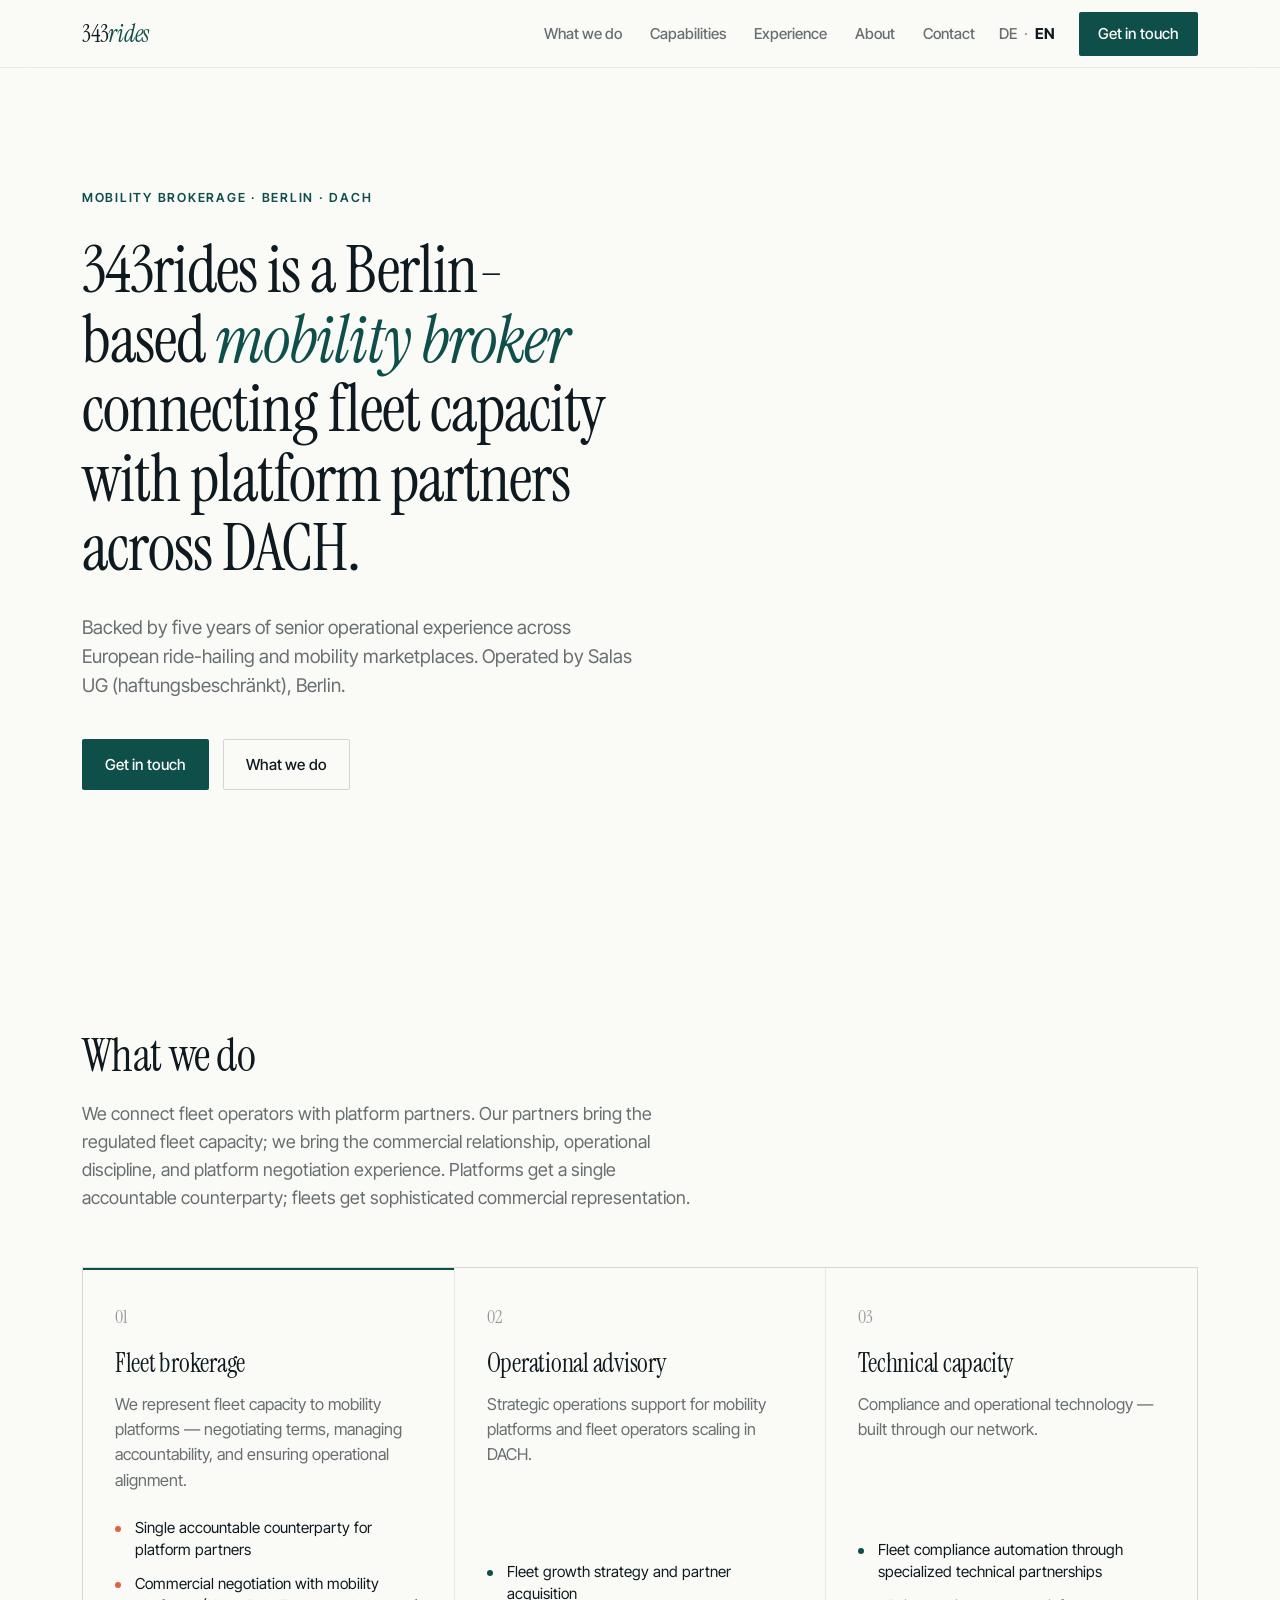
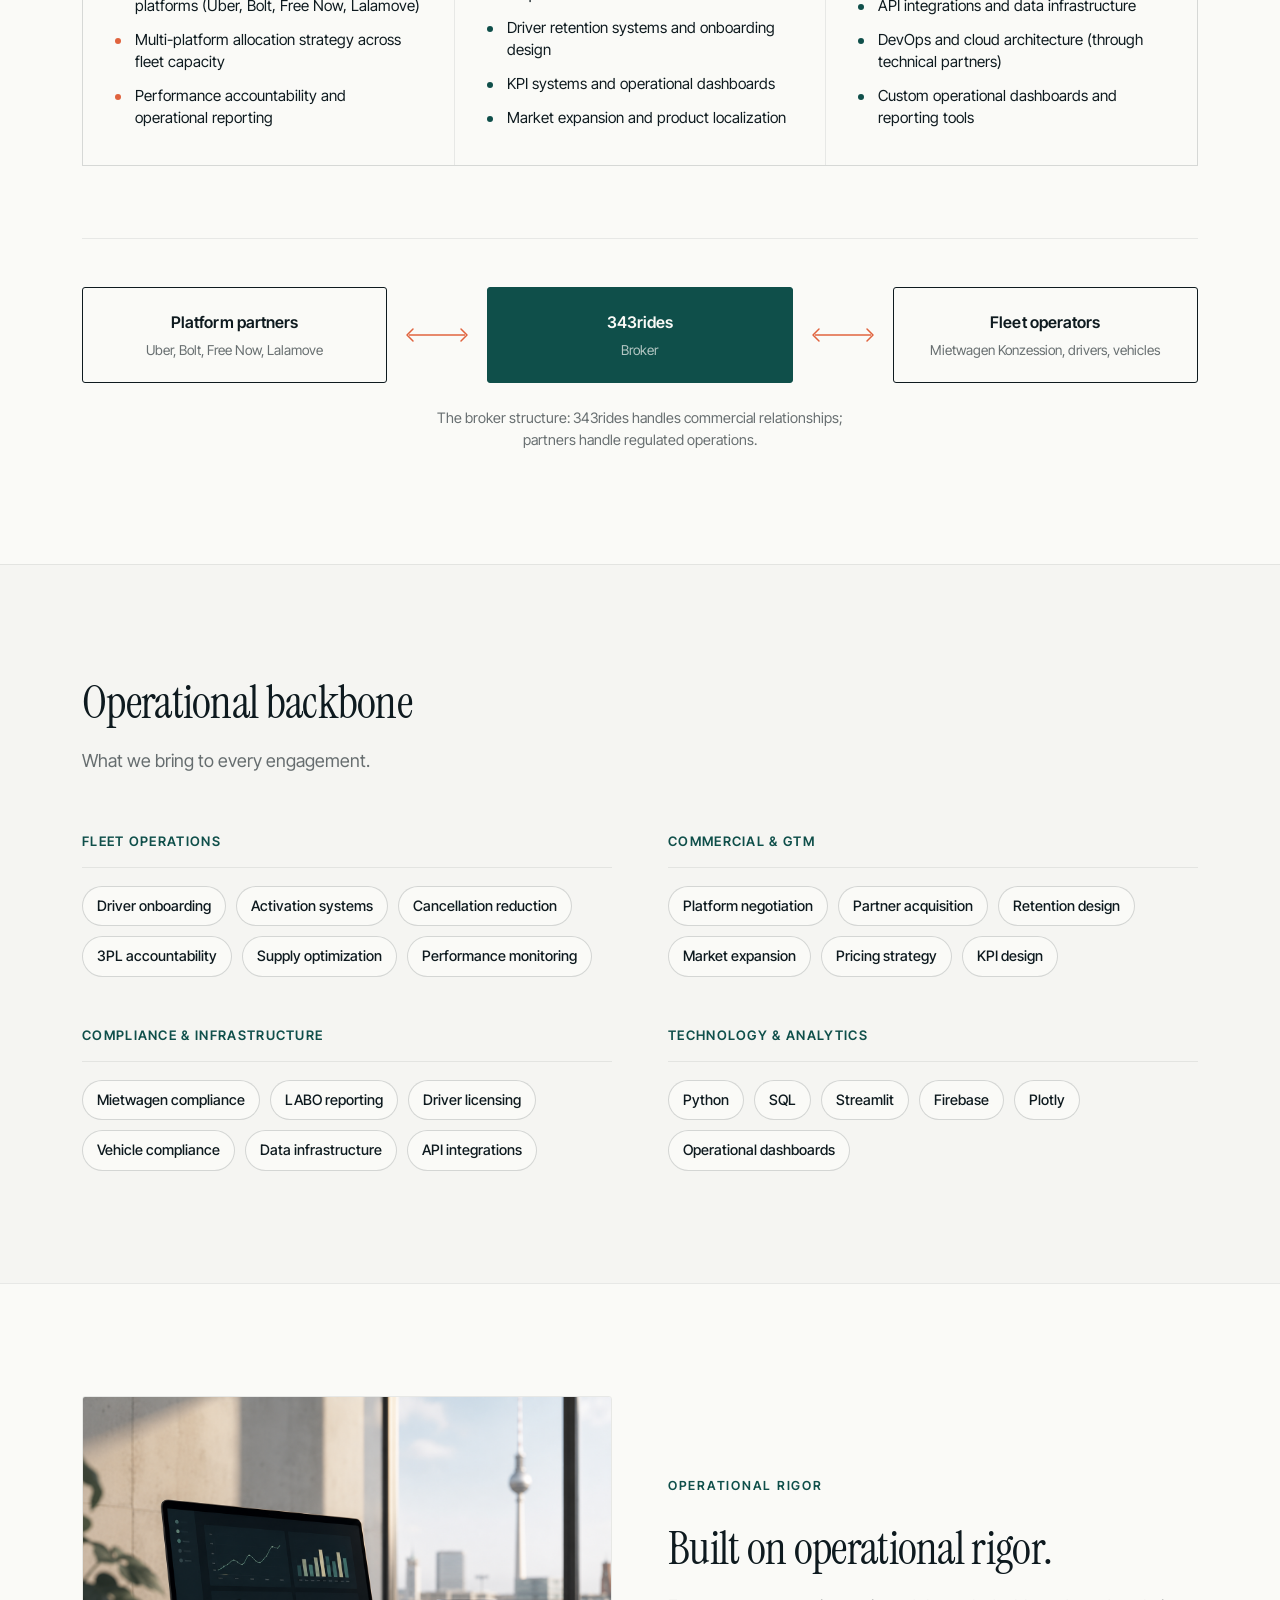
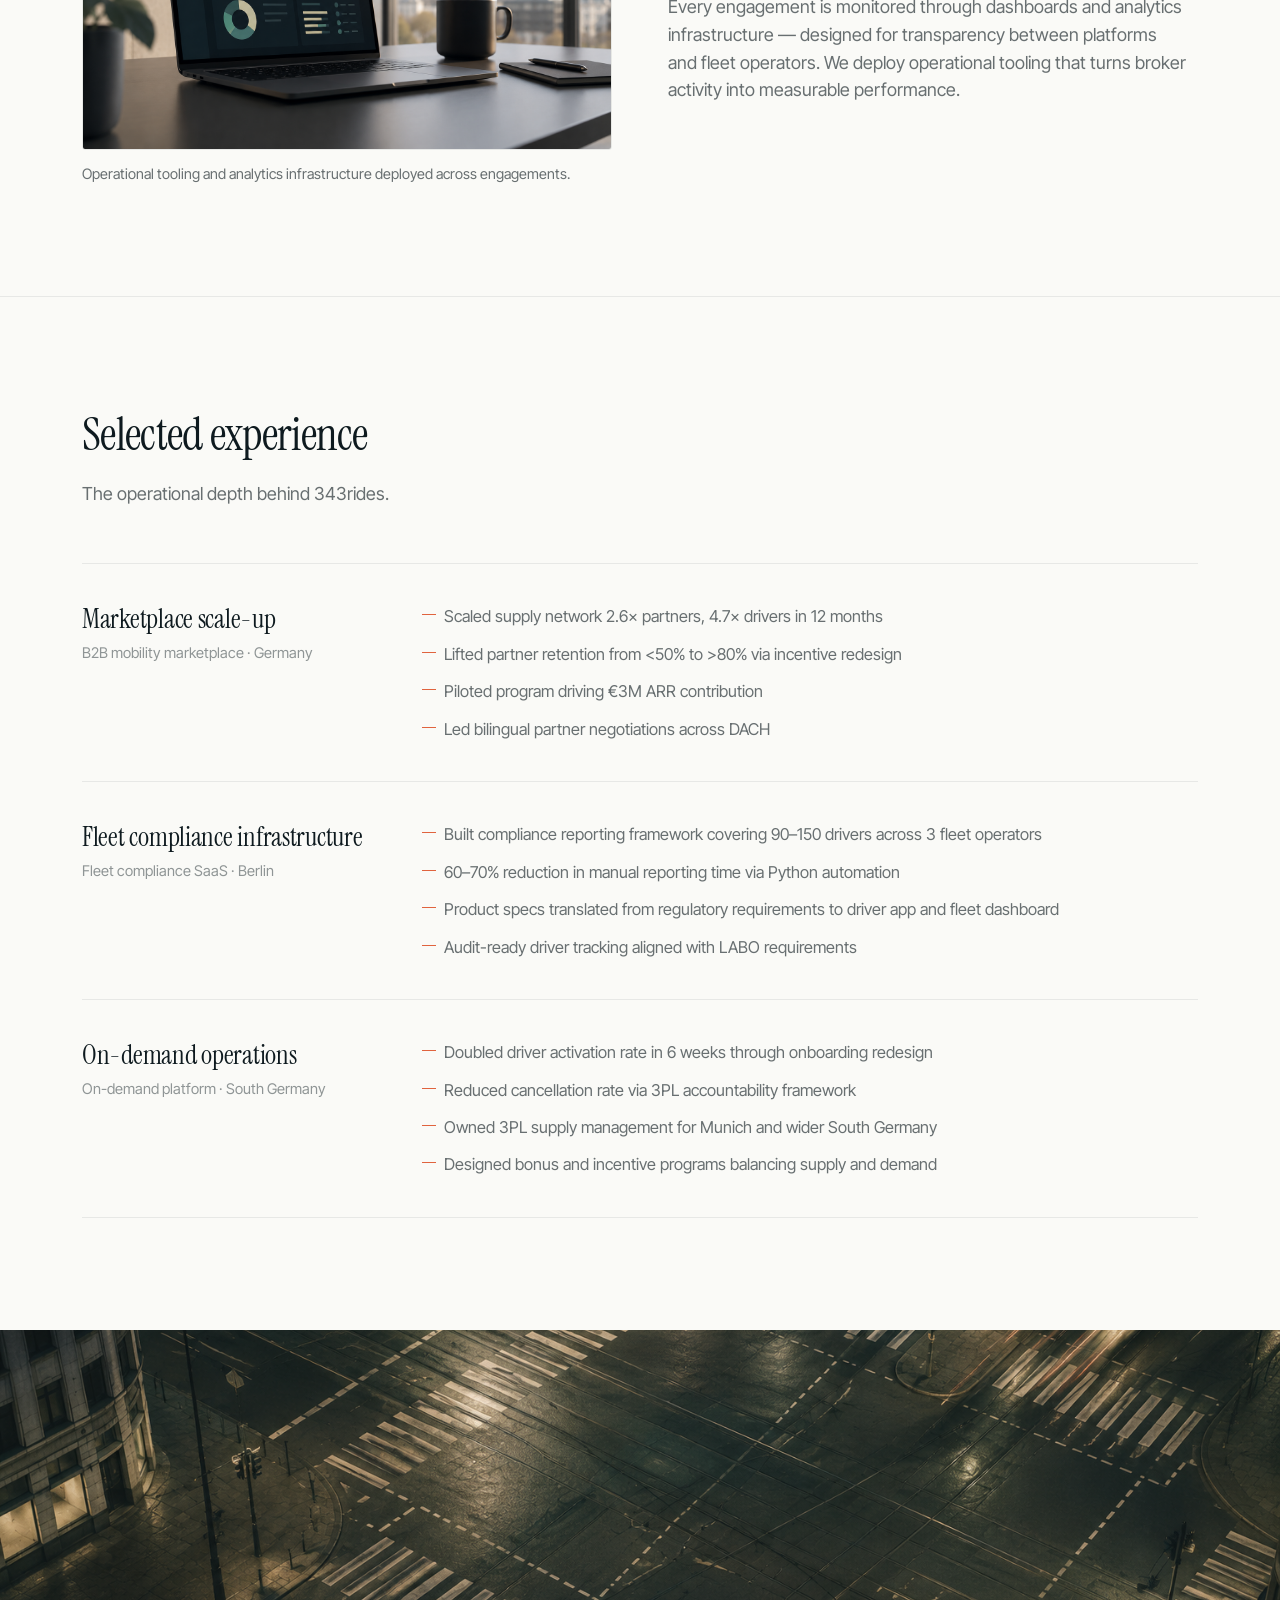
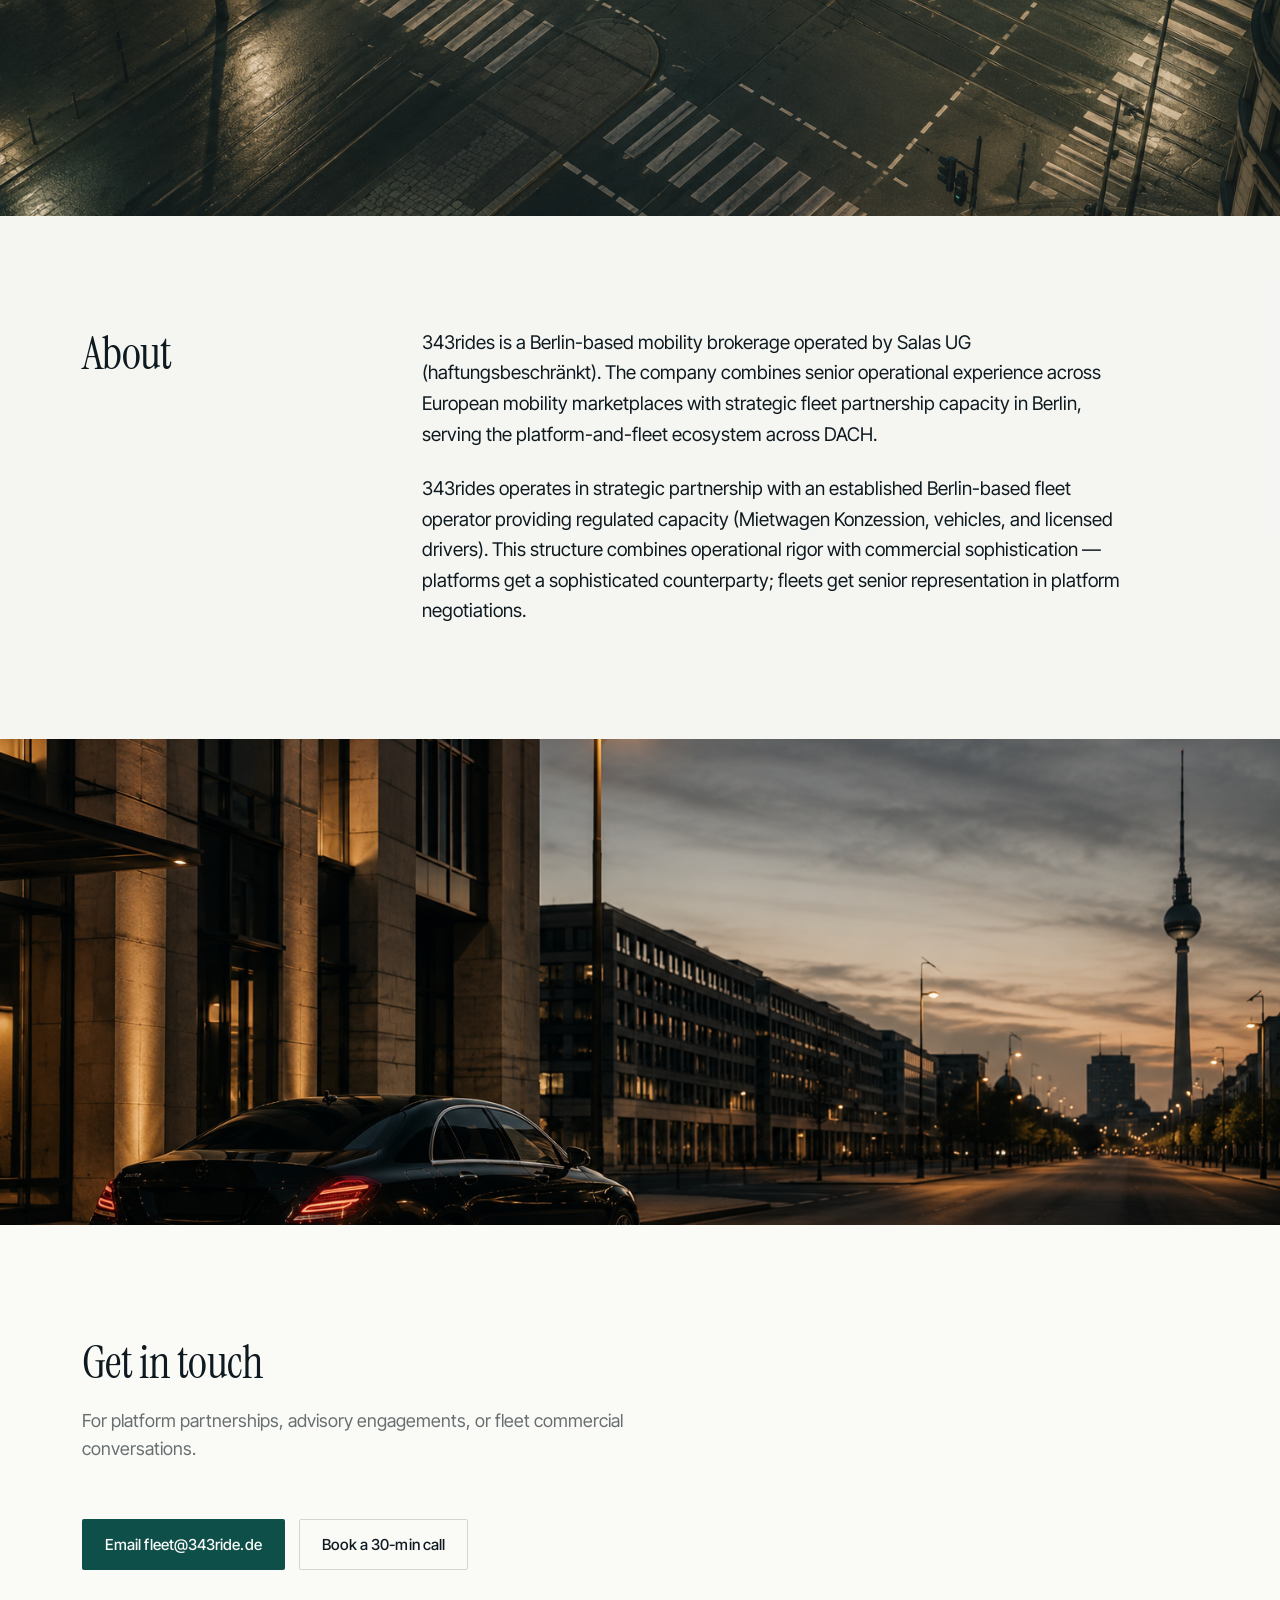
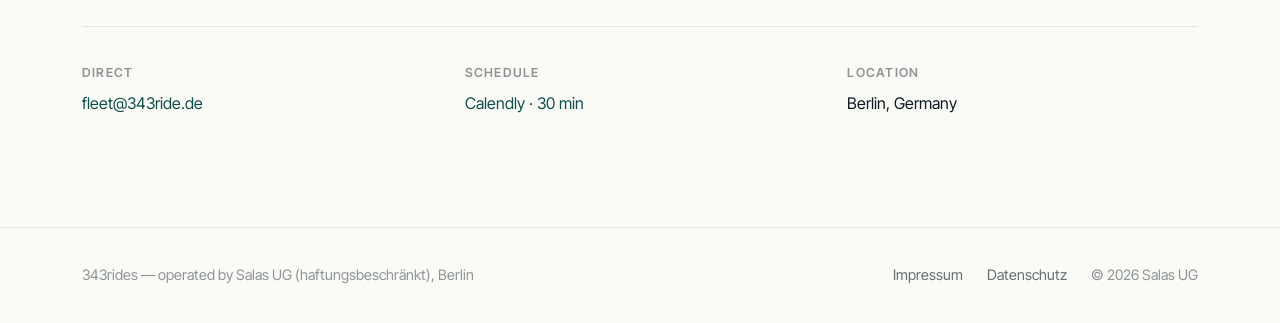
==== en/index.html @ df9c3de0 "Initial 343rides site: bilingual DE/EN, broker positioning" ====
<!DOCTYPE html>
<html lang="en">
<head>
  <meta charset="UTF-8">
  <meta name="viewport" content="width=device-width, initial-scale=1.0">
  <title>343rides — Berlin-based mobility brokerage across DACH</title>

  <meta name="description" content="343rides — Berlin-based mobility brokerage connecting fleet capacity with platform partners across DACH. Operated by Salas UG.">
  <meta name="author" content="Salas UG (haftungsbeschränkt)">
  <link rel="canonical" href="https://343ride.de/en/">

  <!-- Language alternates -->
  <link rel="alternate" hreflang="de" href="https://343ride.de/">
  <link rel="alternate" hreflang="en" href="https://343ride.de/en/">
  <link rel="alternate" hreflang="x-default" href="https://343ride.de/">

  <!-- Open Graph -->
  <meta property="og:type" content="website">
  <meta property="og:site_name" content="343rides">
  <meta property="og:title" content="343rides — Berlin-based mobility brokerage across DACH">
  <meta property="og:description" content="Berlin-based mobility brokerage connecting fleet capacity with platform partners across DACH. Operated by Salas UG.">
  <meta property="og:url" content="https://343ride.de/en/">
  <meta property="og:image" content="https://343ride.de/og-image.png">
  <meta property="og:locale" content="en_GB">
  <meta property="og:locale:alternate" content="de_DE">

  <!-- Twitter -->
  <meta name="twitter:card" content="summary_large_image">
  <meta name="twitter:title" content="343rides — Berlin-based mobility brokerage across DACH">
  <meta name="twitter:description" content="Berlin-based mobility brokerage connecting fleet capacity with platform partners across DACH. Operated by Salas UG.">
  <meta name="twitter:image" content="https://343ride.de/og-image.png">

  <meta name="theme-color" content="#FAFAF7">
  <link rel="icon" href="../favicon.svg" type="image/svg+xml">

  <!-- Fonts -->
  <link rel="preconnect" href="https://fonts.googleapis.com">
  <link rel="preconnect" href="https://fonts.gstatic.com" crossorigin>
  <link href="https://fonts.googleapis.com/css2?family=Instrument+Serif:ital@0;1&family=Inter+Tight:ital,wght@0,400;0,500;0,600;1,400&display=swap" rel="stylesheet">

  <link rel="stylesheet" href="../styles.css">
</head>
<body>
  <a class="skip-link" href="#what-we-do">Skip to content</a>

  <!-- Navigation -->
  <header class="nav" id="top">
    <div class="container nav-inner">
      <a class="wordmark" href="#top" aria-label="343rides home">343<em>rides</em></a>

      <nav class="nav-links" aria-label="Primary">
        <a href="#what-we-do">What we do</a>
        <a href="#capabilities">Capabilities</a>
        <a href="#experience">Experience</a>
        <a href="#about">About</a>
        <a href="#contact">Contact</a>
      </nav>

      <div class="lang-toggle" aria-label="Language">
        <a href="/" hreflang="de">DE</a>
        <span class="lang-sep" aria-hidden="true">·</span>
        <a href="/en/" hreflang="en" class="is-active" aria-current="page">EN</a>
      </div>

      <a class="btn btn-primary nav-cta" href="#contact">Get in touch</a>

      <button class="nav-toggle" aria-label="Open menu" aria-controls="mobile-drawer" aria-expanded="false">
        <span></span><span></span><span></span>
      </button>
    </div>
  </header>

  <!-- Mobile drawer -->
  <div class="drawer-backdrop" hidden></div>
  <aside class="drawer" id="mobile-drawer" aria-label="Mobile navigation" hidden>
    <div class="lang-toggle drawer-lang" aria-label="Language">
      <a href="/" hreflang="de">DE</a>
      <span class="lang-sep" aria-hidden="true">·</span>
      <a href="/en/" hreflang="en" class="is-active" aria-current="page">EN</a>
    </div>
    <nav class="drawer-links" aria-label="Mobile primary">
      <a href="#what-we-do">What we do</a>
      <a href="#capabilities">Capabilities</a>
      <a href="#experience">Experience</a>
      <a href="#about">About</a>
      <a href="#contact">Contact</a>
    </nav>
    <a class="btn btn-primary drawer-cta" href="#contact">Get in touch</a>
  </aside>

  <main>
    <!-- Section 1 — Hero -->
    <section class="hero">
      <div class="container">
        <p class="eyebrow reveal">Mobility brokerage · Berlin · DACH</p>
        <h1 class="hero-title reveal">
          343rides is a Berlin-based <em>mobility broker</em> connecting fleet
          capacity with platform partners across DACH.
        </h1>
        <p class="hero-sub reveal">
          Backed by five years of senior operational experience across European
          ride-hailing and mobility marketplaces. Operated by Salas UG
          (haftungsbeschränkt), Berlin.
        </p>
        <div class="hero-actions reveal">
          <a class="btn btn-primary" href="#contact">Get in touch</a>
          <a class="btn btn-ghost" href="#what-we-do">What we do</a>
        </div>
      </div>
    </section>

    <!-- Section 2 — What we do -->
    <section class="section" id="what-we-do">
      <div class="container">
        <div class="section-head">
          <h2 class="section-title reveal">What we do</h2>
          <p class="section-lede reveal">
            We connect fleet operators with platform partners. Our partners bring
            the regulated fleet capacity; we bring the commercial relationship,
            operational discipline, and platform negotiation experience. Platforms
            get a single accountable counterparty; fleets get sophisticated
            commercial representation.
          </p>
        </div>

        <div class="cards">
          <article class="card card-primary reveal" style="--reveal-delay:0ms">
            <p class="card-index">01</p>
            <h3 class="card-title">Fleet brokerage</h3>
            <p class="card-body">
              We represent fleet capacity to mobility platforms — negotiating
              terms, managing accountability, and ensuring operational alignment.
            </p>
            <ul class="card-list">
              <li>Single accountable counterparty for platform partners</li>
              <li>Commercial negotiation with mobility platforms (Uber, Bolt, Free Now, Lalamove)</li>
              <li>Multi-platform allocation strategy across fleet capacity</li>
              <li>Performance accountability and operational reporting</li>
            </ul>
          </article>

          <article class="card reveal" style="--reveal-delay:100ms">
            <p class="card-index">02</p>
            <h3 class="card-title">Operational advisory</h3>
            <p class="card-body">
              Strategic operations support for mobility platforms and fleet
              operators scaling in DACH.
            </p>
            <ul class="card-list">
              <li>Fleet growth strategy and partner acquisition</li>
              <li>Driver retention systems and onboarding design</li>
              <li>KPI systems and operational dashboards</li>
              <li>Market expansion and product localization</li>
            </ul>
          </article>

          <article class="card reveal" style="--reveal-delay:200ms">
            <p class="card-index">03</p>
            <h3 class="card-title">Technical capacity</h3>
            <p class="card-body">
              Compliance and operational technology — built through our network.
            </p>
            <ul class="card-list">
              <li>Fleet compliance automation through specialized technical partnerships</li>
              <li>API integrations and data infrastructure</li>
              <li>DevOps and cloud architecture (through technical partners)</li>
              <li>Custom operational dashboards and reporting tools</li>
            </ul>
          </article>
        </div>

        <!-- Broker model diagram -->
        <figure class="broker reveal">
          <div class="broker-flow">
            <div class="broker-node">
              <p class="broker-node-title">Platform partners</p>
              <p class="broker-node-sub">Uber, Bolt, Free Now, Lalamove</p>
            </div>

            <div class="broker-arrow" aria-hidden="true">
              <svg viewBox="0 0 64 24" width="64" height="24" focusable="false">
                <line x1="4" y1="12" x2="60" y2="12" stroke="#E0633E" stroke-width="1.5"/>
                <polyline points="8,6 2,12 8,18" fill="none" stroke="#E0633E" stroke-width="1.5" stroke-linecap="round" stroke-linejoin="round"/>
                <polyline points="56,6 62,12 56,18" fill="none" stroke="#E0633E" stroke-width="1.5" stroke-linecap="round" stroke-linejoin="round"/>
              </svg>
            </div>

            <div class="broker-node broker-node-center">
              <p class="broker-node-title">343rides</p>
              <p class="broker-node-sub">Broker</p>
            </div>

            <div class="broker-arrow" aria-hidden="true">
              <svg viewBox="0 0 64 24" width="64" height="24" focusable="false">
                <line x1="4" y1="12" x2="60" y2="12" stroke="#E0633E" stroke-width="1.5"/>
                <polyline points="8,6 2,12 8,18" fill="none" stroke="#E0633E" stroke-width="1.5" stroke-linecap="round" stroke-linejoin="round"/>
                <polyline points="56,6 62,12 56,18" fill="none" stroke="#E0633E" stroke-width="1.5" stroke-linecap="round" stroke-linejoin="round"/>
              </svg>
            </div>

            <div class="broker-node">
              <p class="broker-node-title">Fleet operators</p>
              <p class="broker-node-sub">Mietwagen Konzession, drivers, vehicles</p>
            </div>
          </div>
          <figcaption class="broker-caption">
            The broker structure: 343rides handles commercial relationships;
            partners handle regulated operations.
          </figcaption>
        </figure>
      </div>
    </section>

    <!-- Section 3 — Capabilities -->
    <section class="section section-alt" id="capabilities">
      <div class="container">
        <div class="section-head">
          <h2 class="section-title reveal">Operational backbone</h2>
          <p class="section-lede reveal">What we bring to every engagement.</p>
        </div>

        <div class="cap-grid">
          <div class="cap-group reveal">
            <h3 class="cap-label">Fleet operations</h3>
            <ul class="pills">
              <li>Driver onboarding</li>
              <li>Activation systems</li>
              <li>Cancellation reduction</li>
              <li>3PL accountability</li>
              <li>Supply optimization</li>
              <li>Performance monitoring</li>
            </ul>
          </div>

          <div class="cap-group reveal">
            <h3 class="cap-label">Commercial &amp; GTM</h3>
            <ul class="pills">
              <li>Platform negotiation</li>
              <li>Partner acquisition</li>
              <li>Retention design</li>
              <li>Market expansion</li>
              <li>Pricing strategy</li>
              <li>KPI design</li>
            </ul>
          </div>

          <div class="cap-group reveal">
            <h3 class="cap-label">Compliance &amp; infrastructure</h3>
            <ul class="pills">
              <li>Mietwagen compliance</li>
              <li>LABO reporting</li>
              <li>Driver licensing</li>
              <li>Vehicle compliance</li>
              <li>Data infrastructure</li>
              <li>API integrations</li>
            </ul>
          </div>

          <div class="cap-group reveal">
            <h3 class="cap-label">Technology &amp; analytics</h3>
            <ul class="pills">
              <li>Python</li>
              <li>SQL</li>
              <li>Streamlit</li>
              <li>Firebase</li>
              <li>Plotly</li>
              <li>Operational dashboards</li>
            </ul>
          </div>
        </div>
      </div>
    </section>

    <!-- Operational rigor -->
    <section class="section" id="rigor">
      <div class="container">
        <div class="rigor-grid">
          <figure class="rigor-media reveal">
            <img src="../img-dashboard-berlin.png" alt="Laptop displaying an operational analytics dashboard, with a Berlin skyline visible through the window behind it." loading="lazy" decoding="async" width="1600" height="1200">
            <figcaption class="rigor-caption">
              Operational tooling and analytics infrastructure deployed across
              engagements.
            </figcaption>
          </figure>
          <div class="rigor-copy">
            <p class="eyebrow reveal">Operational rigor</p>
            <h2 class="section-title reveal">Built on operational rigor.</h2>
            <p class="rigor-body reveal">
              Every engagement is monitored through dashboards and analytics
              infrastructure — designed for transparency between platforms and
              fleet operators. We deploy operational tooling that turns broker
              activity into measurable performance.
            </p>
          </div>
        </div>
      </div>
    </section>

    <!-- Section 4 — Selected experience -->
    <section class="section" id="experience">
      <div class="container">
        <div class="section-head">
          <h2 class="section-title reveal">Selected experience</h2>
          <p class="section-lede reveal">The operational depth behind 343rides.</p>
        </div>

        <div class="exp-list">
          <article class="exp reveal">
            <div class="exp-meta">
              <h3 class="exp-org">Marketplace scale-up</h3>
              <p class="exp-context">B2B mobility marketplace · Germany</p>
            </div>
            <ul class="exp-points">
              <li>Scaled supply network 2.6× partners, 4.7× drivers in 12 months</li>
              <li>Lifted partner retention from &lt;50% to &gt;80% via incentive redesign</li>
              <li>Piloted program driving €3M ARR contribution</li>
              <li>Led bilingual partner negotiations across DACH</li>
            </ul>
          </article>

          <article class="exp reveal">
            <div class="exp-meta">
              <h3 class="exp-org">Fleet compliance infrastructure</h3>
              <p class="exp-context">Fleet compliance SaaS · Berlin</p>
            </div>
            <ul class="exp-points">
              <li>Built compliance reporting framework covering 90–150 drivers across 3 fleet operators</li>
              <li>60–70% reduction in manual reporting time via Python automation</li>
              <li>Product specs translated from regulatory requirements to driver app and fleet dashboard</li>
              <li>Audit-ready driver tracking aligned with LABO requirements</li>
            </ul>
          </article>

          <article class="exp reveal">
            <div class="exp-meta">
              <h3 class="exp-org">On-demand operations</h3>
              <p class="exp-context">On-demand platform · South Germany</p>
            </div>
            <ul class="exp-points">
              <li>Doubled driver activation rate in 6 weeks through onboarding redesign</li>
              <li>Reduced cancellation rate via 3PL accountability framework</li>
              <li>Owned 3PL supply management for Munich and wider South Germany</li>
              <li>Designed bonus and incentive programs balancing supply and demand</li>
            </ul>
          </article>
        </div>
      </div>
    </section>

    <!-- Full-width editorial image break -->
    <figure class="img-break reveal">
      <img src="../img-berlin-intersection.png" alt="Aerial view of a busy urban intersection in Berlin at night." loading="lazy" decoding="async" width="2400" height="1350">
    </figure>

    <!-- Section 5 — About -->
    <section class="section section-alt" id="about">
      <div class="container">
        <div class="about-grid">
          <h2 class="section-title reveal">About</h2>
          <div class="about-copy">
            <p class="reveal">
              343rides is a Berlin-based mobility brokerage operated by Salas UG
              (haftungsbeschränkt). The company combines senior operational
              experience across European mobility marketplaces with strategic fleet
              partnership capacity in Berlin, serving the platform-and-fleet
              ecosystem across DACH.
            </p>
            <p class="reveal">
              343rides operates in strategic partnership with an established
              Berlin-based fleet operator providing regulated capacity (Mietwagen
              Konzession, vehicles, and licensed drivers). This structure combines
              operational rigor with commercial sophistication — platforms get a
              sophisticated counterparty; fleets get senior representation in
              platform negotiations.
            </p>
          </div>
        </div>
      </div>
    </section>

    <!-- Full-width editorial image break -->
    <figure class="img-break reveal">
      <img src="../img-berlin-sedan.png" alt="A black sedan on a Berlin street with the Fernsehturm television tower in the background." loading="lazy" decoding="async" width="2400" height="1350">
    </figure>

    <!-- Section 6 — Contact -->
    <section class="section" id="contact">
      <div class="container">
        <div class="section-head">
          <h2 class="section-title reveal">Get in touch</h2>
          <p class="section-lede reveal">
            For platform partnerships, advisory engagements, or fleet commercial
            conversations.
          </p>
        </div>

        <div class="contact-actions reveal">
          <a class="btn btn-primary" href="mailto:fleet@343ride.de?subject=Inquiry%20from%20343ride.de">Email fleet@343ride.de</a>
          <a class="btn btn-ghost" href="https://calendly.com/aguilarjorge-fhpf/30min" target="_blank" rel="noopener">Book a 30-min call</a>
        </div>

        <dl class="contact-grid reveal">
          <div class="contact-item">
            <dt>Direct</dt>
            <dd><a href="mailto:fleet@343ride.de?subject=Inquiry%20from%20343ride.de">fleet@343ride.de</a></dd>
          </div>
          <div class="contact-item">
            <dt>Schedule</dt>
            <dd><a href="https://calendly.com/aguilarjorge-fhpf/30min" target="_blank" rel="noopener">Calendly · 30 min</a></dd>
          </div>
          <div class="contact-item">
            <dt>Location</dt>
            <dd>Berlin, Germany</dd>
          </div>
        </dl>
      </div>
    </section>
  </main>

  <!-- Footer -->
  <footer class="footer">
    <div class="container footer-inner">
      <p class="footer-left">343rides — operated by Salas UG (haftungsbeschränkt), Berlin</p>
      <nav class="footer-links" aria-label="Legal">
        <a href="../impressum.html">Impressum</a>
        <a href="../datenschutz.html">Datenschutz</a>
        <span>© 2026 Salas UG</span>
      </nav>
    </div>
  </footer>

  <script src="../main.js"></script>
</body>
</html>
---- styles.css ----
/* ============================================================
   343rides — styles
   Tokens, layout, components, responsive (breakpoint 720px)
   ============================================================ */

:root{
  --bg:#FAFAF7;
  --ink:#0E1A1F;
  --teal:#0F4F4A;
  --teal-deep:#0c413d;
  --coral:#E0633E;
  --rule:rgba(14,26,31,.08);
  --rule-strong:rgba(14,26,31,.16);
  --ink-soft:rgba(14,26,31,.62);
  --ink-faint:rgba(14,26,31,.45);
  --maxw:1180px;
  --nav-h:68px;
}

/* ---------- Reset ---------- */
*,*::before,*::after{box-sizing:border-box;}
html{
  scroll-behavior:smooth;
  -webkit-text-size-adjust:100%;
}
/* Anchor targets clear the sticky nav (nav height + breathing room) */
.section[id],
.hero{scroll-margin-top:calc(var(--nav-h) + 20px);}
body{
  margin:0;
  background:var(--bg);
  color:var(--ink);
  font-family:"Inter Tight",system-ui,-apple-system,Segoe UI,Roboto,sans-serif;
  font-size:18px;
  line-height:1.55;
  -webkit-font-smoothing:antialiased;
  text-rendering:optimizeLegibility;
}
h1,h2,h3,p,ul,dl,dd{margin:0;}
ul{list-style:none; padding:0;}
a{color:inherit;}
img{max-width:100%; display:block;}

/* ---------- Layout ---------- */
.container{
  width:100%;
  max-width:var(--maxw);
  margin:0 auto;
  padding:0 32px;
}
.section{padding:112px 0;}
.section-alt{background:rgba(14,26,31,.018);}
.section + .section{border-top:1px solid var(--rule);}

.section-head{max-width:760px; margin-bottom:56px;}
.section-title{
  font-family:"Instrument Serif",serif;
  font-weight:400;
  font-size:clamp(2rem,4vw,2.9rem);
  line-height:1.08;
  letter-spacing:-.015em;
}
.section-lede{
  margin-top:20px;
  font-size:1.12rem;
  color:var(--ink-soft);
  max-width:62ch;
}

/* ---------- Accessibility ---------- */
.skip-link{
  position:absolute; left:-9999px; top:0;
  background:var(--ink); color:var(--bg);
  padding:10px 16px; z-index:200; border-radius:2px;
}
.skip-link:focus{left:12px; top:12px;}

:focus-visible{outline:2px solid var(--teal); outline-offset:3px;}

/* ---------- Buttons ---------- */
.btn{
  display:inline-flex; align-items:center; justify-content:center;
  padding:13px 22px;
  min-height:46px;
  border-radius:2px;
  font-size:.95rem; font-weight:500; letter-spacing:.005em;
  text-decoration:none;
  border:1px solid transparent;
  transition:background .2s ease, border-color .2s ease, color .2s ease;
  cursor:pointer;
}
.btn-primary{background:var(--teal); color:#FAFAF7;}
.btn-primary:hover{background:var(--teal-deep);}
.btn-ghost{color:var(--ink); border-color:var(--rule-strong); background:transparent;}
.btn-ghost:hover{border-color:var(--ink);}

/* ---------- Navigation ---------- */
.nav{
  position:sticky; top:0; z-index:100;
  height:var(--nav-h);
  background:rgba(250,250,247,.82);
  backdrop-filter:saturate(180%) blur(12px);
  -webkit-backdrop-filter:saturate(180%) blur(12px);
  border-bottom:1px solid var(--rule);
}
.nav-inner{
  height:var(--nav-h);
  display:flex; align-items:center; gap:24px;
}
.wordmark{
  font-family:"Instrument Serif",serif;
  font-size:1.5rem; letter-spacing:-.01em;
  text-decoration:none; color:var(--ink);
  margin-right:auto;
}
.wordmark em{font-style:italic; color:var(--teal);}

.nav-links{display:flex; gap:28px;}
.nav-links a{
  text-decoration:none; color:var(--ink-soft);
  font-size:.94rem; font-weight:500;
  transition:color .2s ease;
}
.nav-links a:hover{color:var(--ink);}
.nav-cta{padding:9px 18px; min-height:0;}

/* Language toggle */
.lang-toggle{
  display:flex; align-items:center; gap:7px;
  font-size:.94rem; font-weight:500;
}
.lang-toggle a{
  text-decoration:none; color:var(--ink-soft);
  transition:color .2s ease;
}
.lang-toggle a:hover{color:var(--ink);}
.lang-toggle a.is-active{color:var(--ink); font-weight:700;}
.lang-sep{color:var(--ink-faint);}

.nav-toggle{
  display:none;
  flex-direction:column; justify-content:center; gap:5px;
  width:44px; height:44px;
  background:none; border:none; cursor:pointer;
  padding:0;
}
.nav-toggle span{
  display:block; width:22px; height:1.5px;
  background:var(--ink); margin:0 auto;
  transition:transform .25s ease, opacity .25s ease;
}
.nav-toggle[aria-expanded="true"] span:nth-child(1){transform:translateY(6.5px) rotate(45deg);}
.nav-toggle[aria-expanded="true"] span:nth-child(2){opacity:0;}
.nav-toggle[aria-expanded="true"] span:nth-child(3){transform:translateY(-6.5px) rotate(-45deg);}

/* ---------- Mobile drawer ---------- */
.drawer-backdrop{
  position:fixed; inset:0; z-index:90;
  background:rgba(14,26,31,.32);
  opacity:0; transition:opacity .3s ease;
}
.drawer-backdrop.open{opacity:1;}
.drawer{
  position:fixed; top:0; right:0; z-index:95;
  height:100dvh; width:min(82vw,320px);
  background:var(--bg);
  border-left:1px solid var(--rule);
  padding:calc(var(--nav-h) + 24px) 28px 28px;
  display:flex; flex-direction:column; gap:8px;
  transform:translateX(100%);
  transition:transform .3s ease;
}
.drawer.open{transform:translateX(0);}
.drawer-lang{
  font-size:1.1rem;
  padding:4px 0 16px;
  margin-bottom:8px;
  border-bottom:1px solid var(--rule);
}
.drawer-links{display:flex; flex-direction:column;}
.drawer-links a{
  text-decoration:none; color:var(--ink);
  font-size:1.15rem; font-weight:500;
  padding:14px 0;
  border-bottom:1px solid var(--rule);
}
.drawer-cta{margin-top:auto; width:100%;}

/* ---------- Hero ---------- */
.hero{padding:120px 0 128px;}
.eyebrow{
  font-size:.78rem; letter-spacing:.14em; text-transform:uppercase;
  color:var(--teal); font-weight:600; margin-bottom:28px;
}
.hero-title{
  font-family:"Instrument Serif",serif;
  font-weight:400;
  font-size:clamp(2.4rem,5.4vw,4.1rem);
  line-height:1.06;
  letter-spacing:-.015em;
  max-width:18ch;
  margin-bottom:30px;
}
.hero-title em{font-style:italic; color:var(--teal);}
.hero-sub{
  font-size:1.18rem; color:var(--ink-soft);
  max-width:50ch; margin-bottom:38px;
}
.hero-actions{display:flex; gap:14px; flex-wrap:wrap;}

/* ---------- What we do — cards ---------- */
.cards{
  display:grid;
  grid-template-columns:repeat(3,1fr);
  gap:1px;
  background:var(--rule);
  border:1px solid var(--rule);
}
.card{
  background:var(--bg);
  padding:36px 32px;
  display:flex; flex-direction:column;
}
.card-primary{position:relative;}
.card-primary::before{
  content:""; position:absolute; top:0; left:0; right:0; height:2px;
  background:var(--teal);
}
.card-index{
  font-family:"Instrument Serif",serif;
  font-size:1.1rem; color:var(--ink-faint);
  margin-bottom:18px;
}
.card-title{
  font-family:"Instrument Serif",serif;
  font-weight:400; font-size:1.6rem; line-height:1.1;
  letter-spacing:-.01em; margin-bottom:14px;
}
.card-body{
  font-size:1.02rem; color:var(--ink-soft);
  margin-bottom:24px;
}
.card-list{display:flex; flex-direction:column; gap:12px; margin-top:auto;}
.card-list li{
  position:relative; padding-left:20px;
  font-size:.95rem; line-height:1.45;
}
.card-list li::before{
  content:""; position:absolute; left:0; top:9px;
  width:6px; height:6px; border-radius:50%;
  background:var(--teal);
}
.card-primary .card-list li::before{background:var(--coral);}

/* ---------- Capabilities ---------- */
.cap-grid{
  display:grid;
  grid-template-columns:repeat(2,1fr);
  gap:48px 56px;
}
.cap-label{
  font-size:.82rem; letter-spacing:.1em; text-transform:uppercase;
  font-weight:600; color:var(--teal);
  padding-bottom:16px; margin-bottom:18px;
  border-bottom:1px solid var(--rule);
}
.pills{display:flex; flex-wrap:wrap; gap:10px;}
.pills li{
  font-size:.9rem; font-weight:500;
  padding:8px 14px;
  background:var(--bg);
  border:1px solid var(--rule-strong);
  border-radius:100px;
  color:var(--ink);
}

/* ---------- Operational rigor ---------- */
.rigor-grid{
  display:grid;
  grid-template-columns:1fr 1fr;
  gap:56px;
  align-items:center;
}
.rigor-media{margin:0;}
.rigor-media img{
  width:100%; height:auto;
  border-radius:3px;
  border:1px solid var(--rule);
  object-fit:cover;
}
.rigor-caption{
  margin-top:14px;
  font-size:.9rem; color:var(--ink-soft); line-height:1.45;
}
.rigor-copy .section-title{margin-bottom:20px;}
.rigor-body{
  font-size:1.12rem; color:var(--ink-soft);
  max-width:52ch;
}

/* ---------- Experience ---------- */
.exp-list{display:flex; flex-direction:column;}
.exp{
  display:grid;
  grid-template-columns:minmax(0,300px) 1fr;
  gap:40px;
  padding:40px 0;
  border-top:1px solid var(--rule);
}
.exp:last-of-type{border-bottom:1px solid var(--rule);}
.exp-org{
  font-family:"Instrument Serif",serif;
  font-weight:400; font-size:1.7rem; line-height:1.1;
  letter-spacing:-.01em; margin-bottom:8px;
}
.exp-role{font-size:.92rem; font-weight:500; color:var(--ink); margin-bottom:4px;}
.exp-context{font-size:.92rem; color:var(--ink-faint);}
.exp-points{display:flex; flex-direction:column; gap:13px;}
.exp-points li{
  position:relative; padding-left:22px;
  font-size:1.02rem; color:var(--ink-soft); line-height:1.5;
}
.exp-points li::before{
  content:""; position:absolute; left:0; top:10px;
  width:14px; height:1px; background:var(--coral);
}
.exp-link{
  margin-top:32px; font-size:.98rem; color:var(--ink-soft);
}
.exp-link a{color:var(--teal); text-decoration:none; font-weight:500;}
.exp-link a:hover{text-decoration:underline;}

/* ---------- About ---------- */
.about-grid{
  display:grid;
  grid-template-columns:minmax(0,300px) 1fr;
  gap:40px;
}
.about-copy{display:flex; flex-direction:column; gap:24px;}
.about-copy p{
  font-size:1.18rem; line-height:1.62; color:var(--ink);
  max-width:64ch;
}

/* ---------- Contact ---------- */
.contact-actions{
  display:flex; gap:14px; flex-wrap:wrap;
  margin-bottom:56px;
}
.contact-grid{
  display:grid;
  grid-template-columns:repeat(3,1fr);
  gap:32px;
  padding-top:36px;
  border-top:1px solid var(--rule);
}
.contact-item dt{
  font-size:.78rem; letter-spacing:.1em; text-transform:uppercase;
  color:var(--ink-faint); font-weight:600; margin-bottom:8px;
}
.contact-item dd{font-size:1rem;}
.contact-item a{color:var(--teal); text-decoration:none;}
.contact-item a:hover{text-decoration:underline;}

/* ---------- Footer ---------- */
.footer{
  border-top:1px solid var(--rule);
  padding:36px 0;
}
.footer-inner{
  display:flex; align-items:center; justify-content:space-between;
  gap:20px; flex-wrap:wrap;
}
.footer-left{font-size:.9rem; color:var(--ink-faint);}
.footer-links{display:flex; gap:24px; align-items:center;}
.footer-links a{
  font-size:.9rem; color:var(--ink-soft); text-decoration:none;
}
.footer-links a:hover{color:var(--ink); text-decoration:underline;}
.footer-links span{font-size:.9rem; color:var(--ink-faint);}

/* ---------- Broker model diagram ---------- */
.broker{
  margin:72px 0 0;
  padding-top:48px;
  border-top:1px solid var(--rule);
}
.broker-flow{
  display:flex; align-items:stretch; justify-content:center;
  gap:18px;
}
.broker-node{
  flex:1 1 0; max-width:320px;
  display:flex; flex-direction:column; justify-content:center;
  text-align:center;
  padding:22px 20px;
  border:1px solid var(--ink);
  border-radius:3px;
  background:var(--bg);
}
.broker-node-center{
  background:var(--teal);
  border-color:var(--teal);
}
.broker-node-title{
  font-weight:600; font-size:1rem; letter-spacing:.005em;
  margin-bottom:6px;
}
.broker-node-sub{font-size:.85rem; color:var(--ink-soft); line-height:1.4;}
.broker-node-center .broker-node-title{color:#FAFAF7;}
.broker-node-center .broker-node-sub{color:rgba(250,250,247,.7);}
.broker-arrow{
  flex:0 0 auto;
  display:flex; align-items:center; justify-content:center;
}
.broker-arrow svg{display:block;}
.broker-caption{
  margin-top:24px; text-align:center;
  font-size:.9rem; color:var(--ink-soft);
  max-width:56ch; margin-left:auto; margin-right:auto;
}

/* ---------- Full-width editorial image break ---------- */
.img-break{
  margin:0;
  width:100%;
  height:54vh;
  overflow:hidden;
}
.img-break img{
  width:100%; height:100%;
  object-fit:cover;
  display:block;
}

/* ---------- Scroll reveal ---------- */
.reveal{
  opacity:0; transform:translateY(16px);
  transition:opacity .6s ease-out, transform .6s ease-out;
  transition-delay:var(--reveal-delay, 0ms);
}
.reveal.in{opacity:1; transform:none;}

/* ---------- Legal pages ---------- */
.legal{padding:64px 0 96px; max-width:760px;}
.legal h1{
  font-family:"Instrument Serif",serif; font-weight:400;
  font-size:clamp(2rem,4vw,2.8rem); letter-spacing:-.015em;
  margin-bottom:12px;
}
.legal h2{
  font-family:"Inter Tight",sans-serif; font-weight:600;
  font-size:1.25rem; margin:44px 0 14px;
  padding-top:24px; border-top:1px solid var(--rule);
}
.legal h2:first-of-type{border-top:none; padding-top:0;}
.legal h3{
  font-family:"Inter Tight",sans-serif; font-weight:600;
  font-size:1.02rem; margin:24px 0 8px;
}
.legal p{color:var(--ink-soft); margin-bottom:14px;}
.legal address{font-style:normal; color:var(--ink-soft); margin-bottom:14px; line-height:1.5;}
.legal ul{display:flex; flex-direction:column; gap:8px; margin-bottom:14px; padding-left:20px;}
.legal ul li{list-style:disc; color:var(--ink-soft);}
.legal a{color:var(--teal); word-break:break-word;}
.legal .back{
  display:inline-block; margin-bottom:32px;
  font-size:.94rem; color:var(--teal); text-decoration:none; font-weight:500;
}
.legal-flag{
  background:rgba(224,99,62,.08);
  border:1px solid rgba(224,99,62,.32);
  border-radius:3px;
  padding:16px 18px; margin-bottom:32px;
  font-size:.94rem; color:var(--ink);
}
.legal-flag strong{color:var(--coral);}

/* ============================================================
   Responsive — breakpoint 720px
   ============================================================ */
@media (max-width:720px){
  body{font-size:16px;}
  .container{padding:0 22px;}
  .section{padding:64px 0;}
  .section-head{margin-bottom:40px;}

  .nav-links,.nav-cta,.nav .lang-toggle{display:none;}
  .nav-toggle{display:flex;}

  .hero{padding:72px 0 64px;}
  .eyebrow{margin-bottom:22px;}
  .hero-title{margin-bottom:24px;}
  .hero-sub{font-size:1.08rem; margin-bottom:30px;}
  .hero-actions .btn{flex:1 1 auto;}

  .cards{grid-template-columns:1fr;}

  .cap-grid{grid-template-columns:1fr; gap:36px;}

  .rigor-grid{grid-template-columns:1fr; gap:28px;}

  /* Broker diagram stacks vertically; arrows rotate to point down */
  .broker{margin-top:48px; padding-top:36px;}
  .broker-flow{flex-direction:column; align-items:stretch; gap:14px;}
  .broker-node{max-width:none;}
  .broker-arrow svg{transform:rotate(90deg);}

  .img-break{height:34vh;}
  .exp{grid-template-columns:1fr; gap:18px; padding:32px 0;}
  .about-grid{grid-template-columns:1fr; gap:20px;}
  .about-copy p{font-size:1.08rem;}
  .contact-actions{flex-direction:column;}
  .contact-actions .btn{width:100%;}
  .contact-grid{grid-template-columns:1fr; gap:24px;}

  .footer-inner{flex-direction:column; align-items:flex-start; gap:16px;}
}

/* ---------- Reduced motion ---------- */
@media (prefers-reduced-motion:reduce){
  html{scroll-behavior:auto;}
  .reveal{opacity:1; transform:none; transition:none;}
  *{transition-duration:.01ms !important;}
}
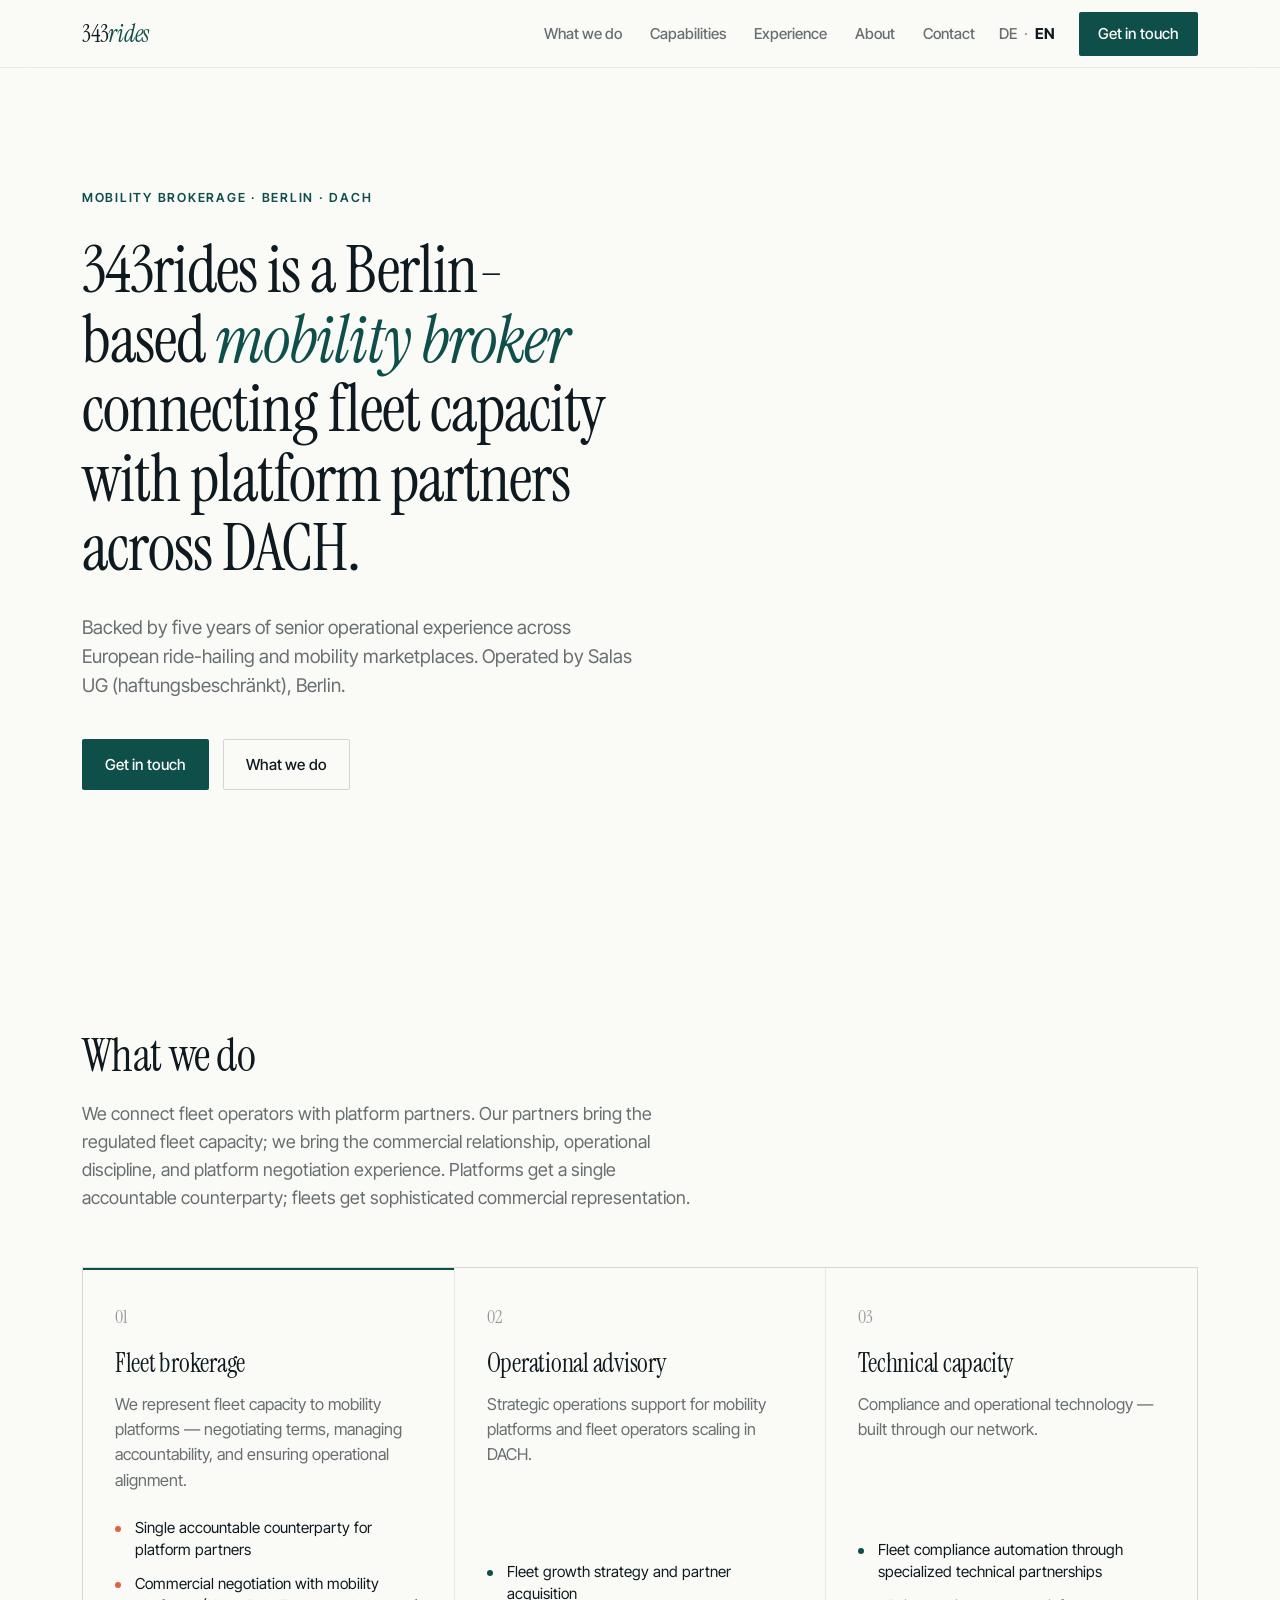
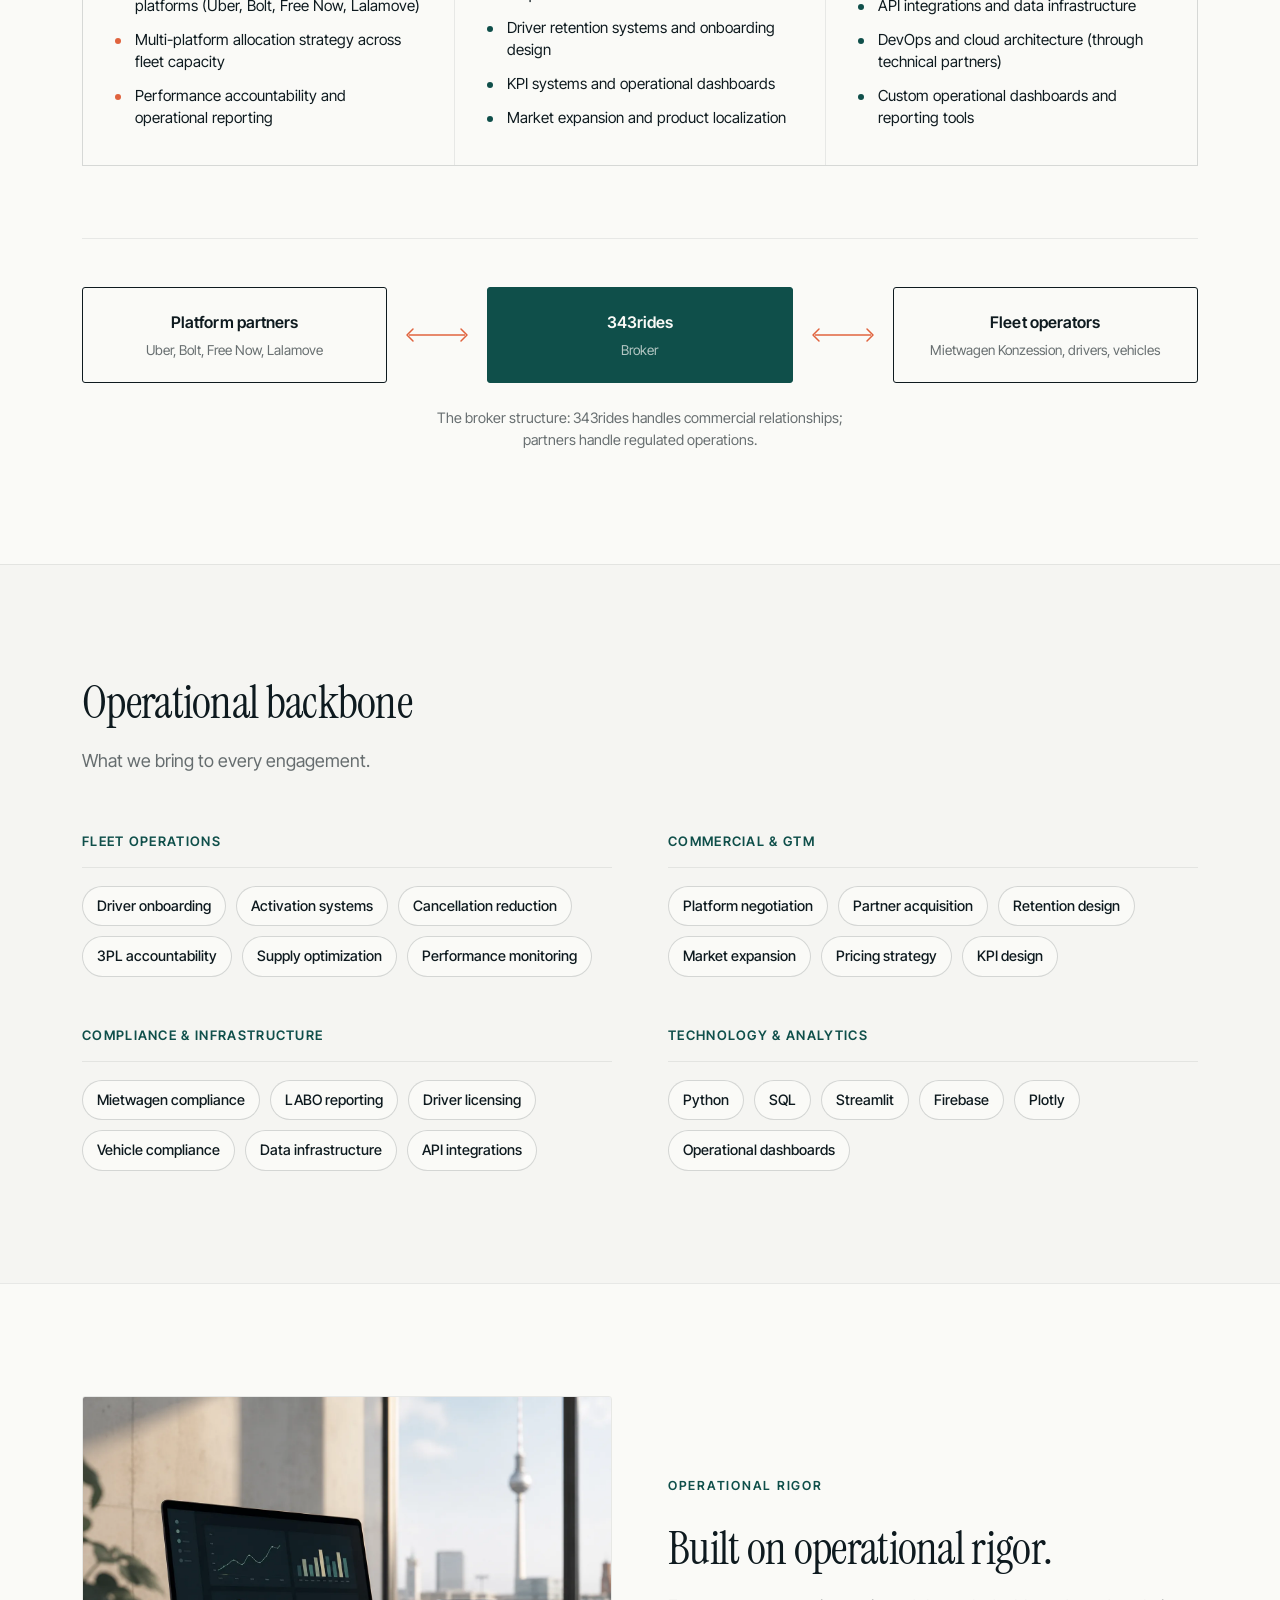
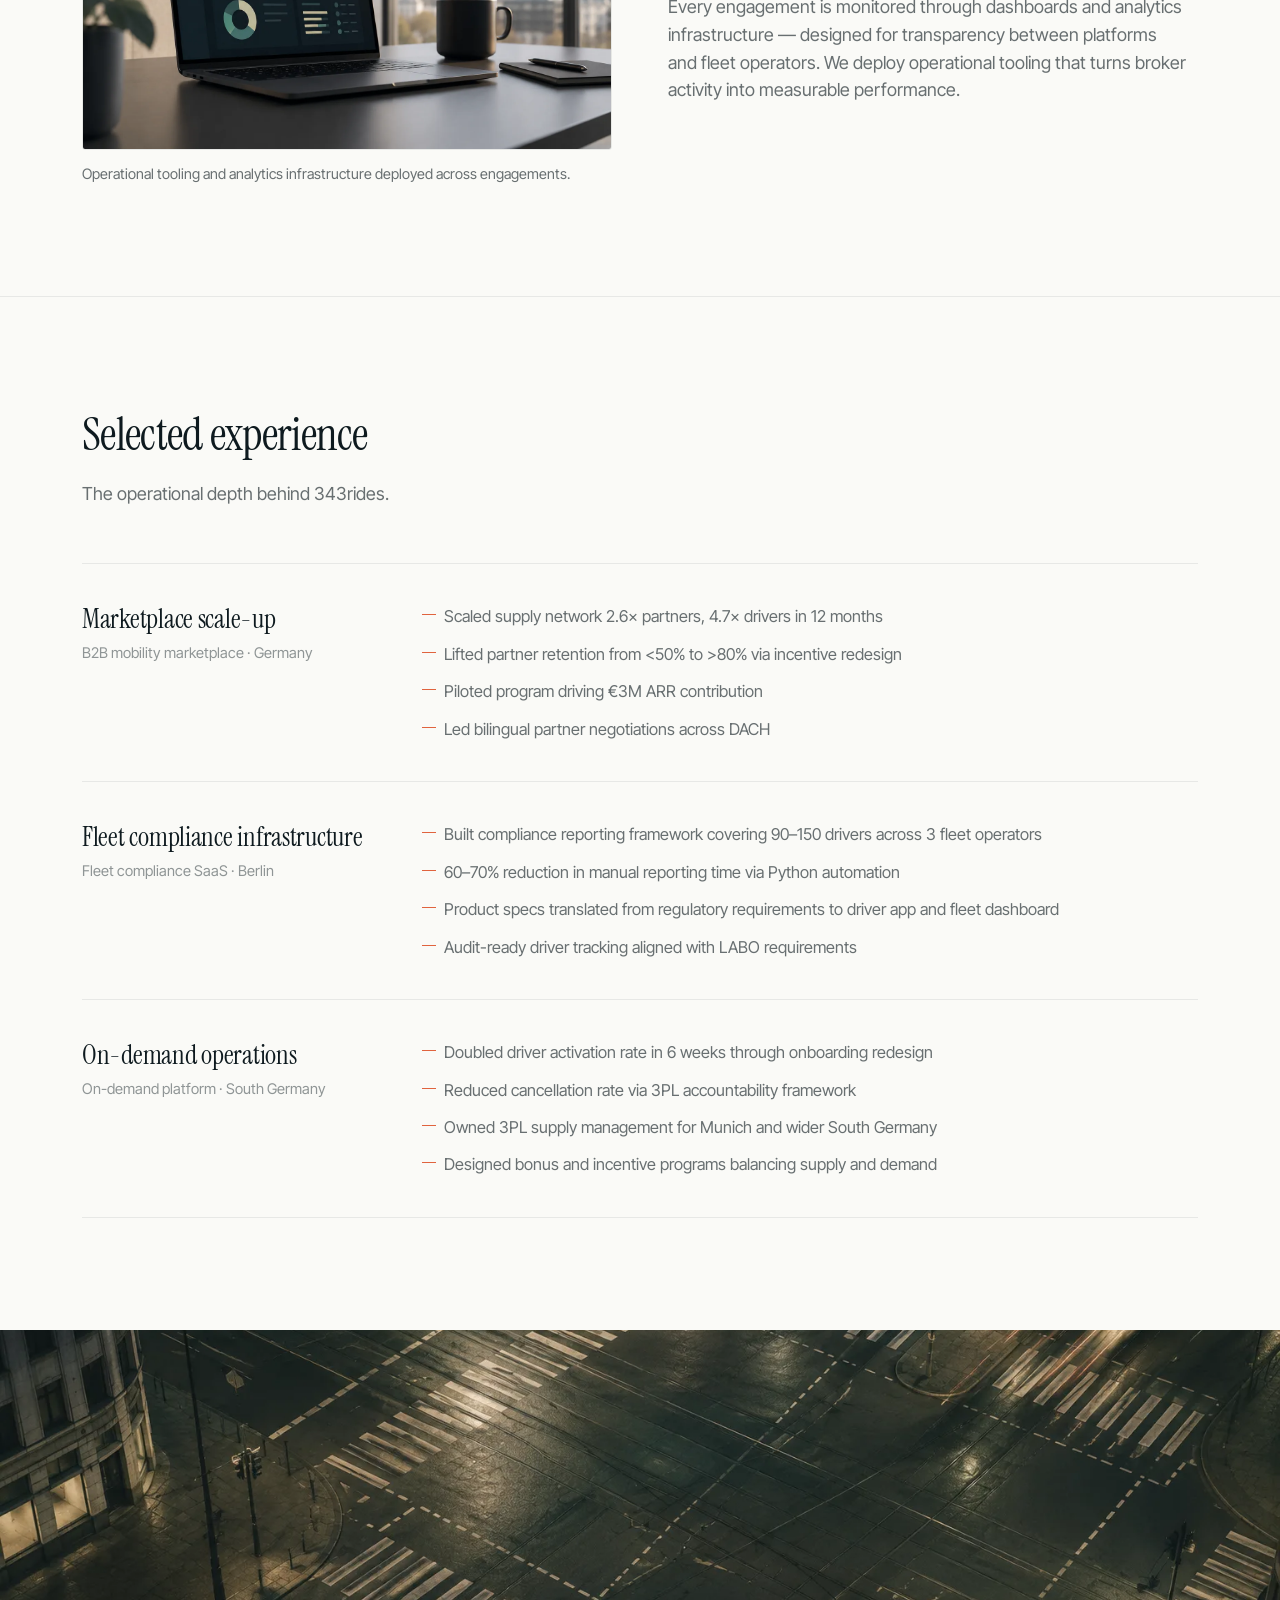
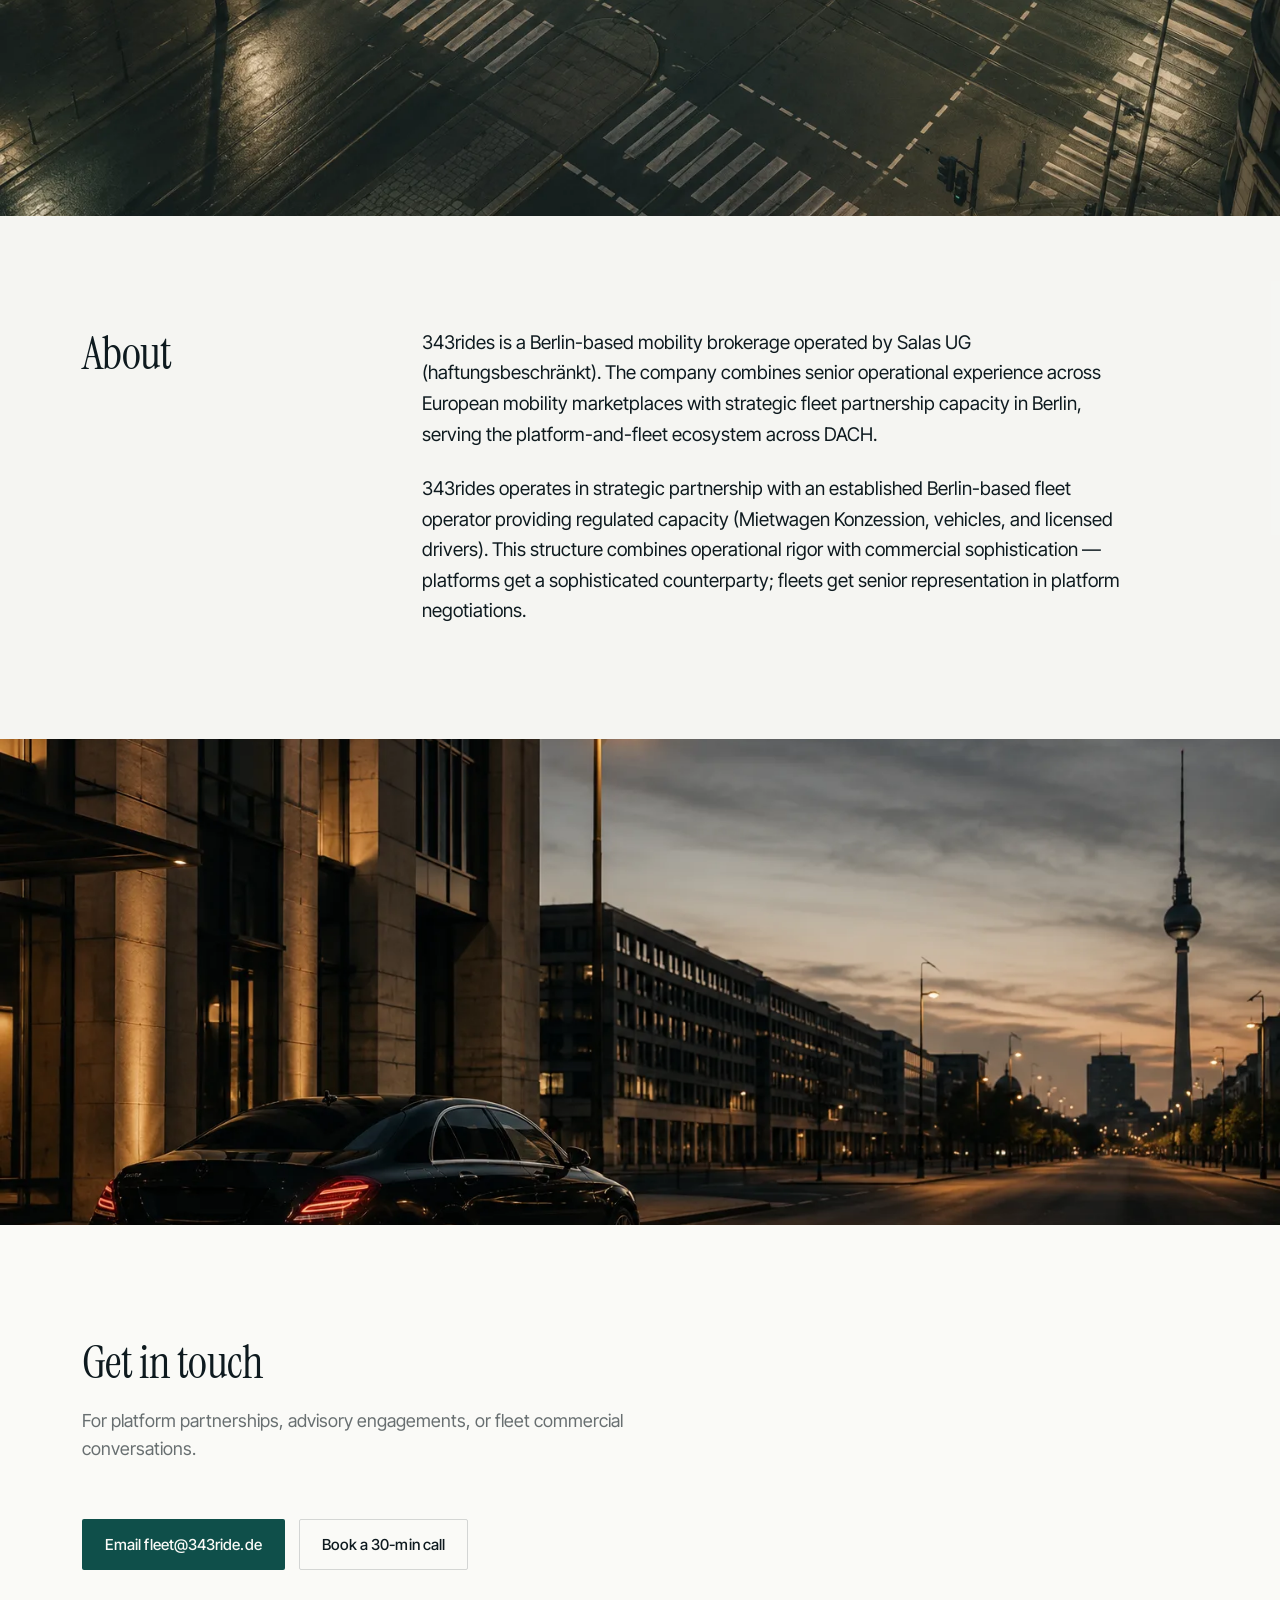
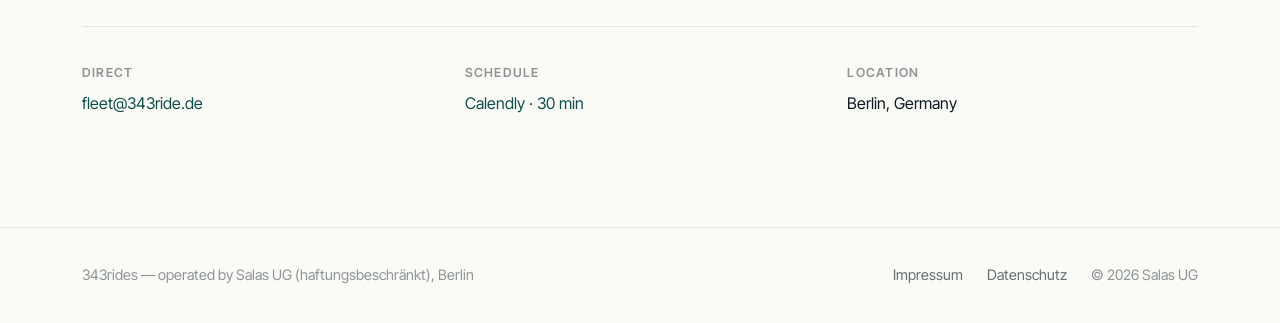
==== commit baf9119a: "Initial 343rides site: bilingual DE/EN, broker positioning" ====
--- a/en/index.html
+++ b/en/index.html
@@ -276,7 +276,10 @@
       <div class="container">
         <div class="rigor-grid">
           <figure class="rigor-media reveal">
-            <img src="../img-dashboard-berlin.png" alt="Laptop displaying an operational analytics dashboard, with a Berlin skyline visible through the window behind it." loading="lazy" decoding="async" width="1600" height="1200">
+            <picture>
+              <source srcset="../img-dashboard-berlin.webp" type="image/webp">
+              <img src="../img-dashboard-berlin.png" alt="Laptop displaying an operational analytics dashboard, with a Berlin skyline visible through the window behind it." loading="lazy" decoding="async" width="1600" height="1200">
+            </picture>
             <figcaption class="rigor-caption">
               Operational tooling and analytics infrastructure deployed across
               engagements.
@@ -349,7 +352,10 @@
 
     <!-- Full-width editorial image break -->
     <figure class="img-break reveal">
-      <img src="../img-berlin-intersection.png" alt="Aerial view of a busy urban intersection in Berlin at night." loading="lazy" decoding="async" width="2400" height="1350">
+      <picture>
+        <source srcset="../img-berlin-intersection.webp" type="image/webp">
+        <img src="../img-berlin-intersection.png" alt="Aerial view of a busy urban intersection in Berlin at night." loading="lazy" decoding="async" width="2400" height="1350">
+      </picture>
     </figure>
 
     <!-- Section 5 — About -->
@@ -380,7 +386,10 @@
 
     <!-- Full-width editorial image break -->
     <figure class="img-break reveal">
-      <img src="../img-berlin-sedan.png" alt="A black sedan on a Berlin street with the Fernsehturm television tower in the background." loading="lazy" decoding="async" width="2400" height="1350">
+      <picture>
+        <source srcset="../img-berlin-sedan.webp" type="image/webp">
+        <img src="../img-berlin-sedan.png" alt="A black sedan on a Berlin street with the Fernsehturm television tower in the background." loading="lazy" decoding="async" width="2400" height="1350">
+      </picture>
     </figure>
 
     <!-- Section 6 — Contact -->
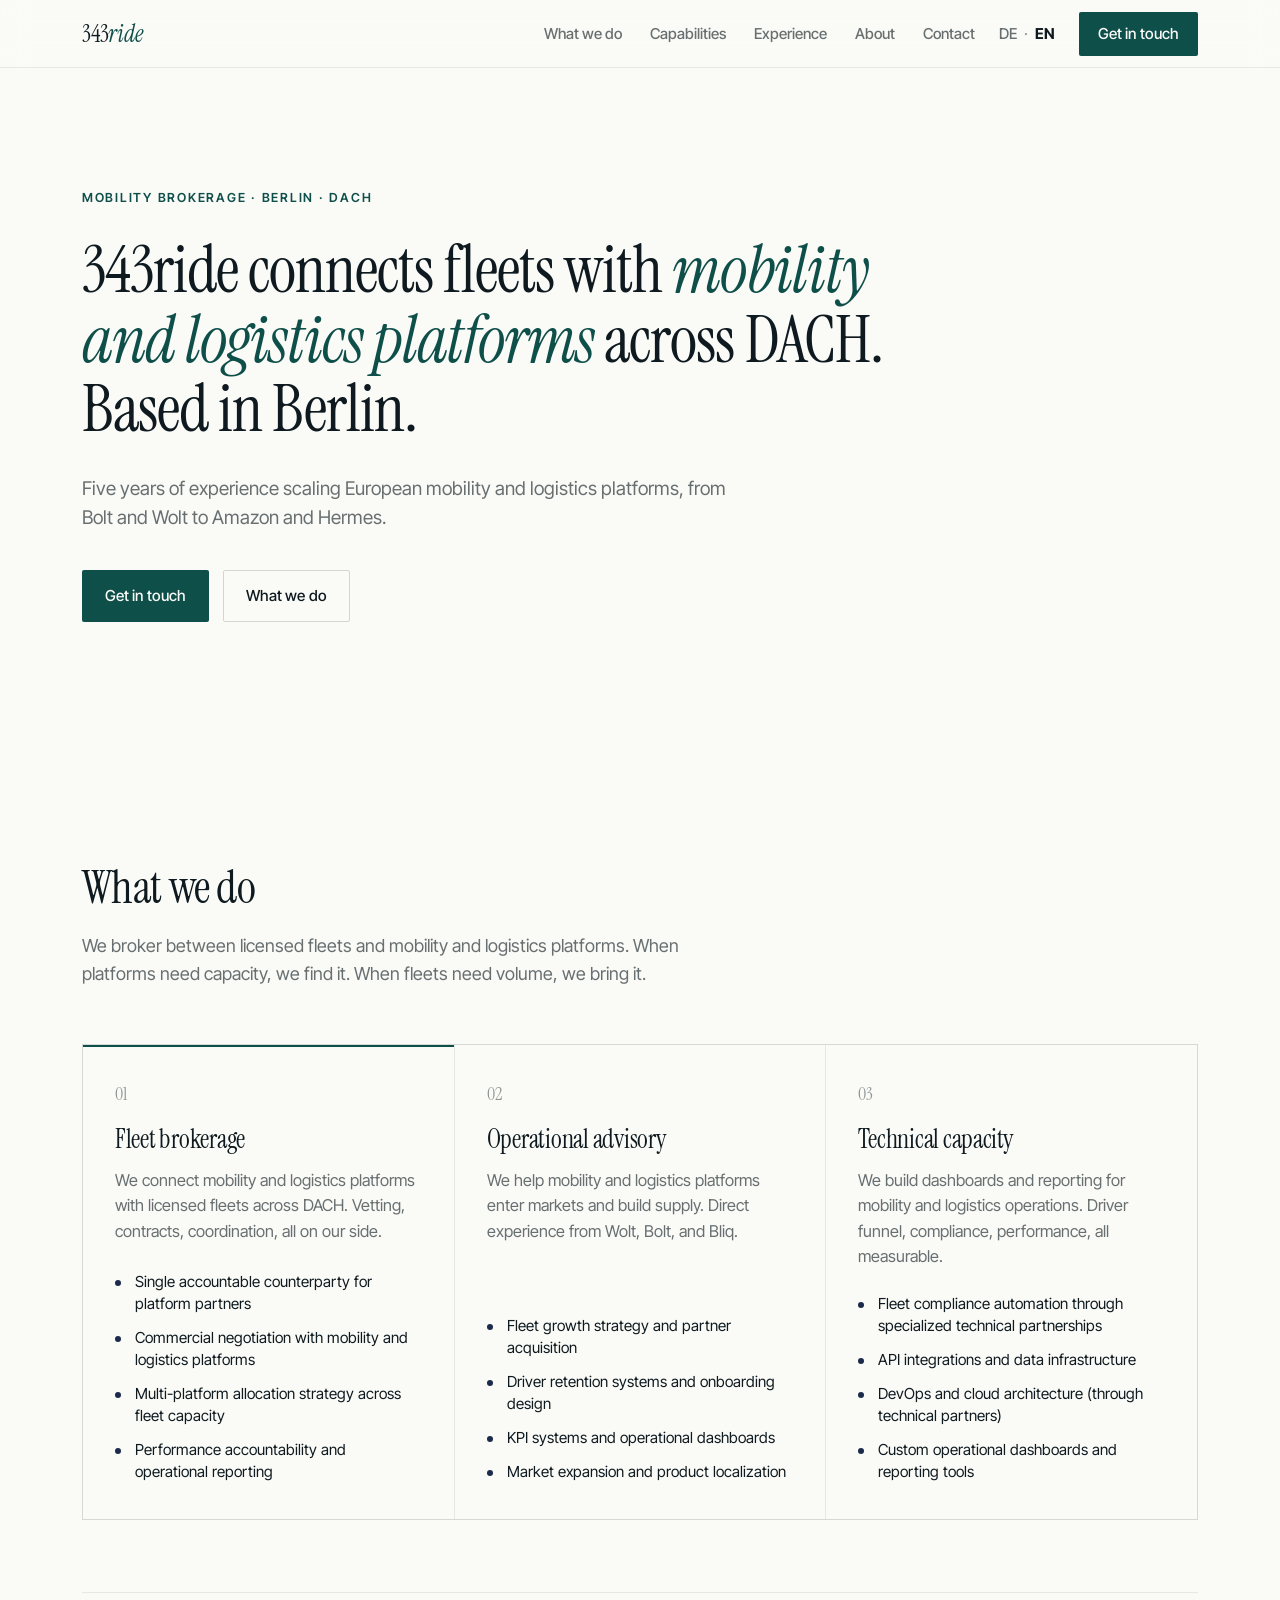
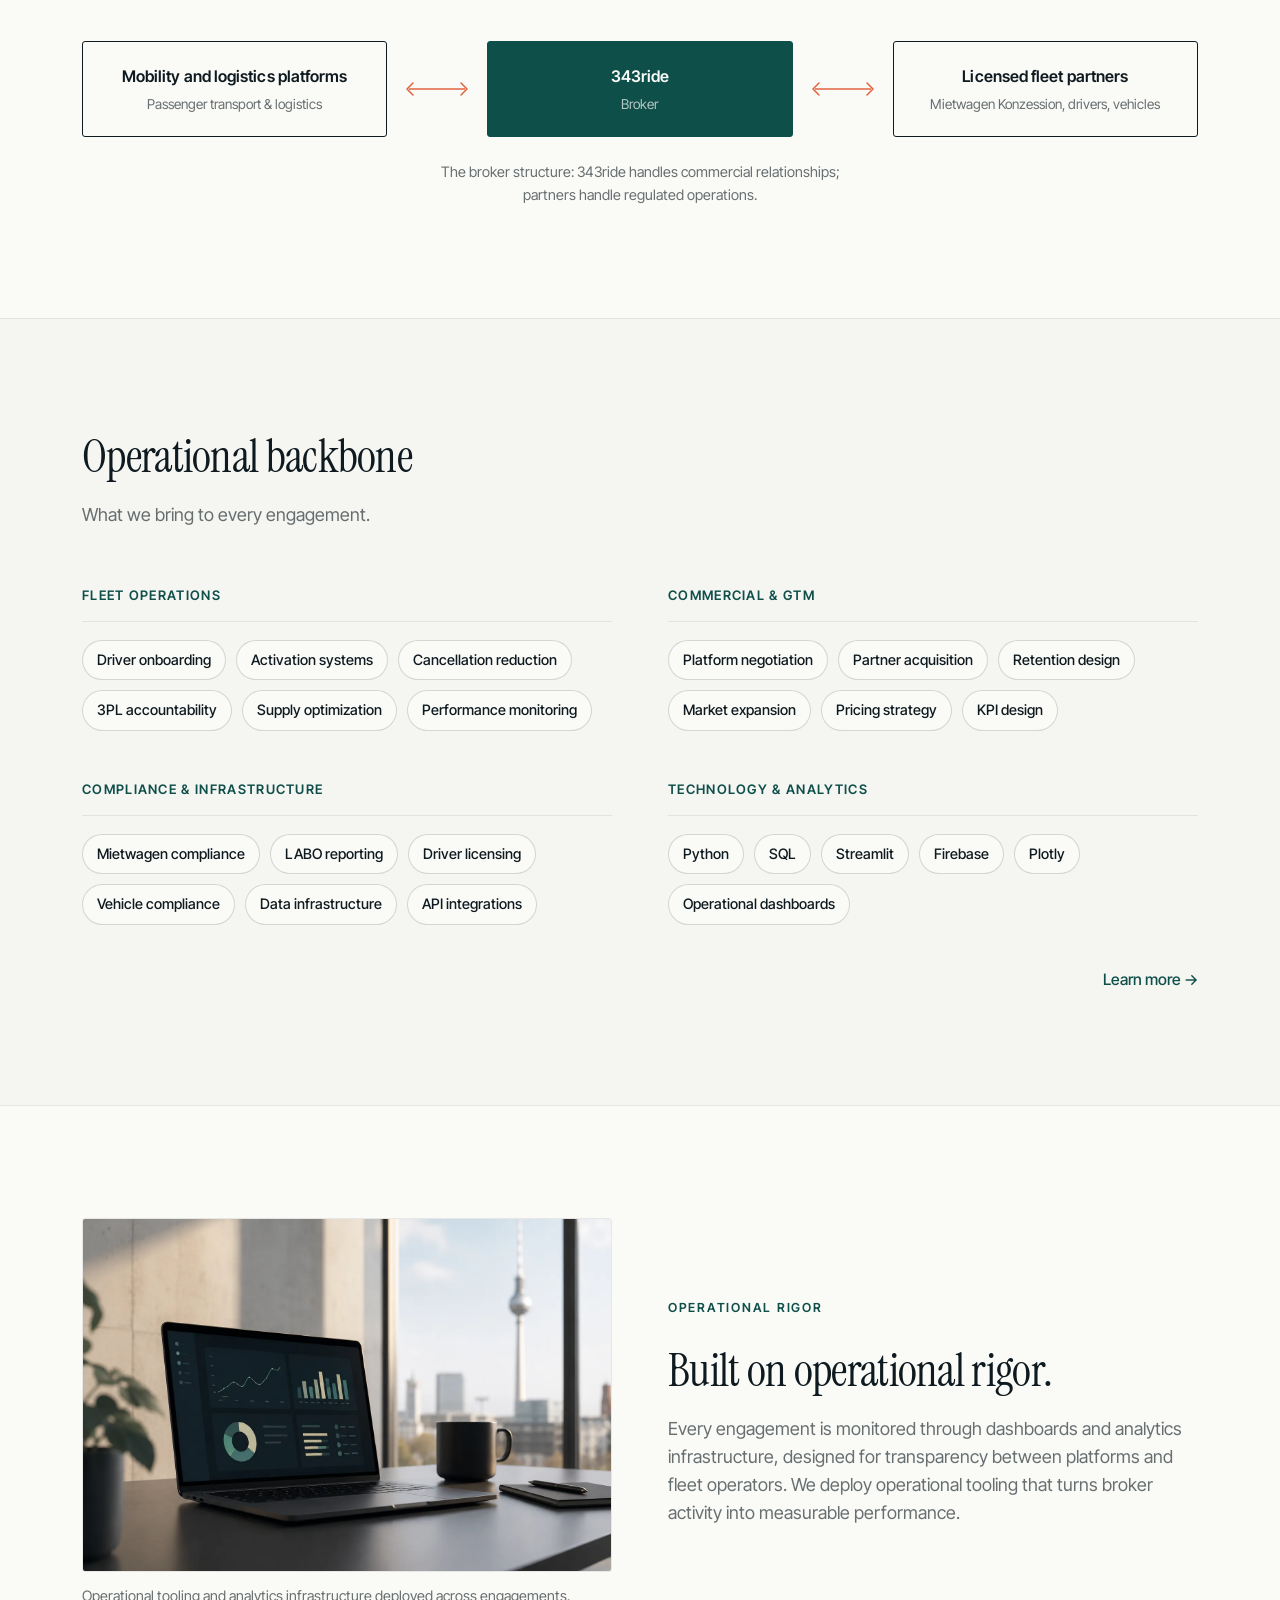
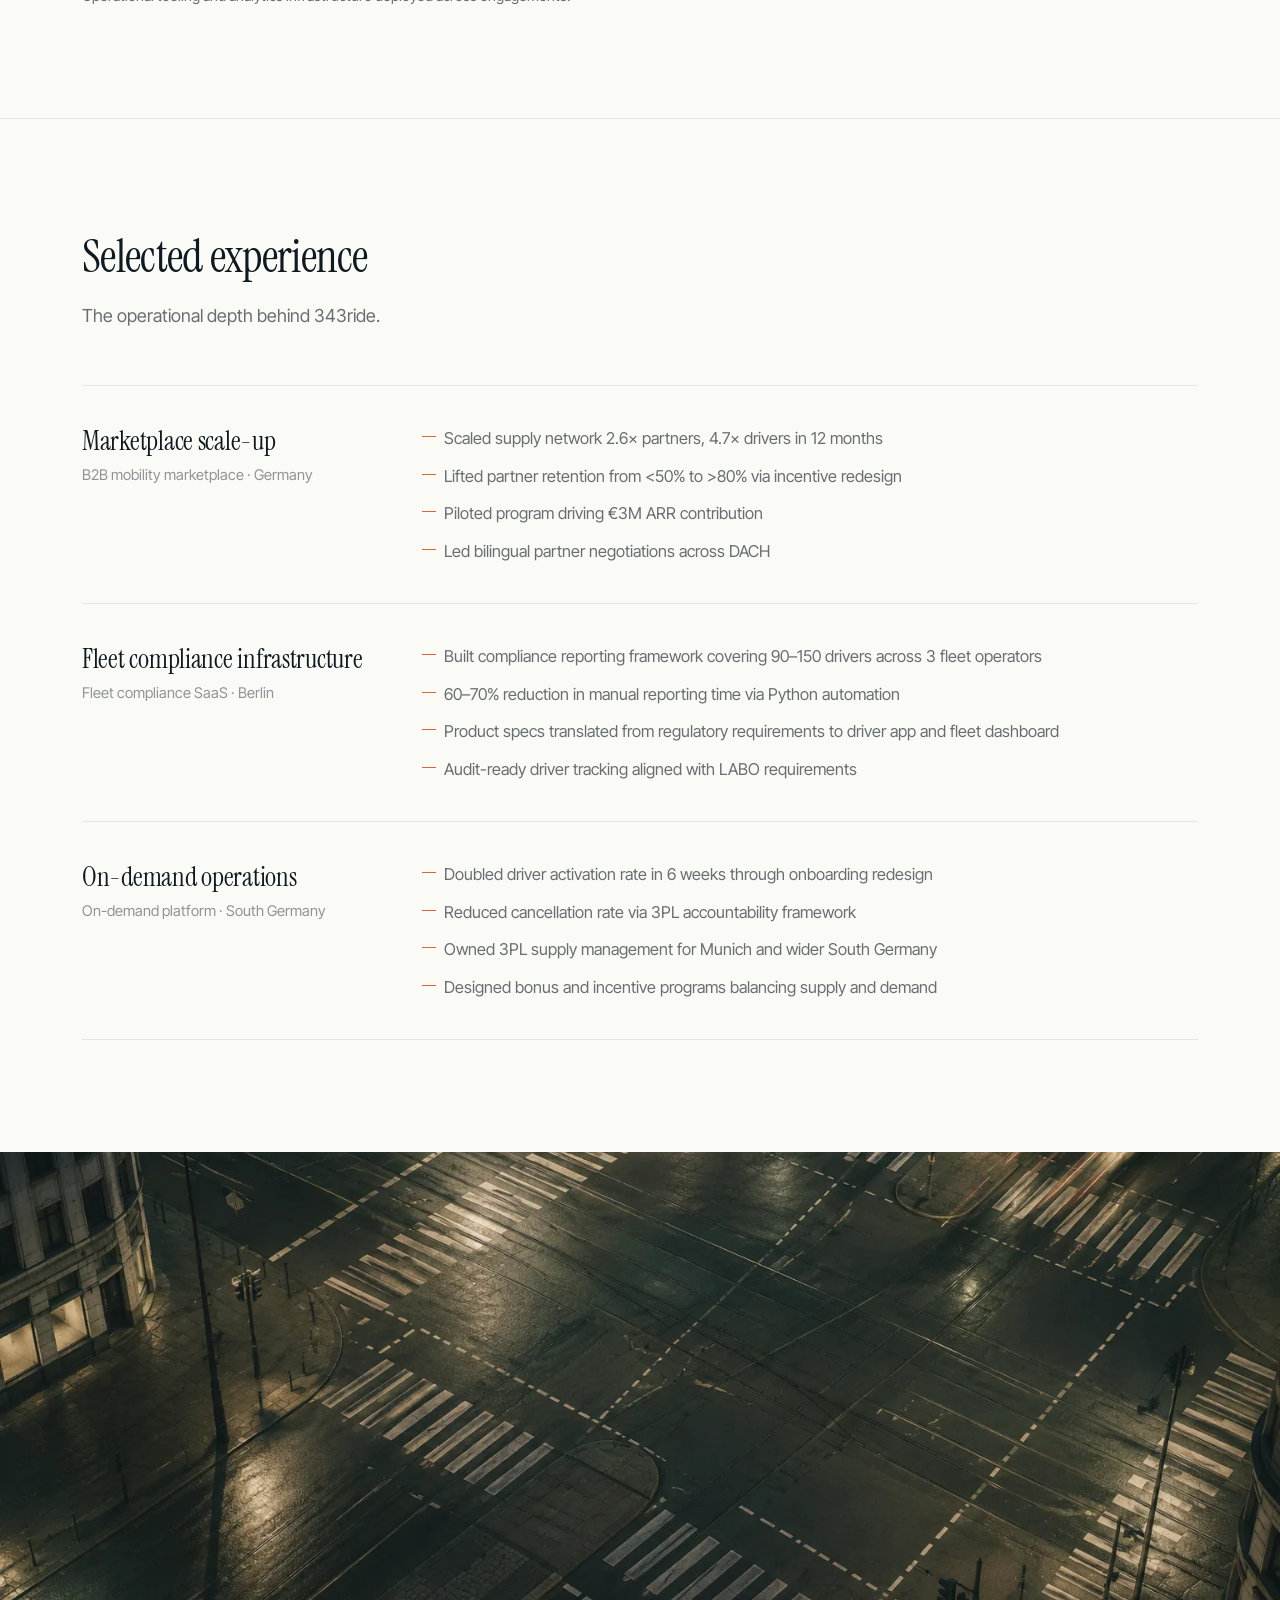
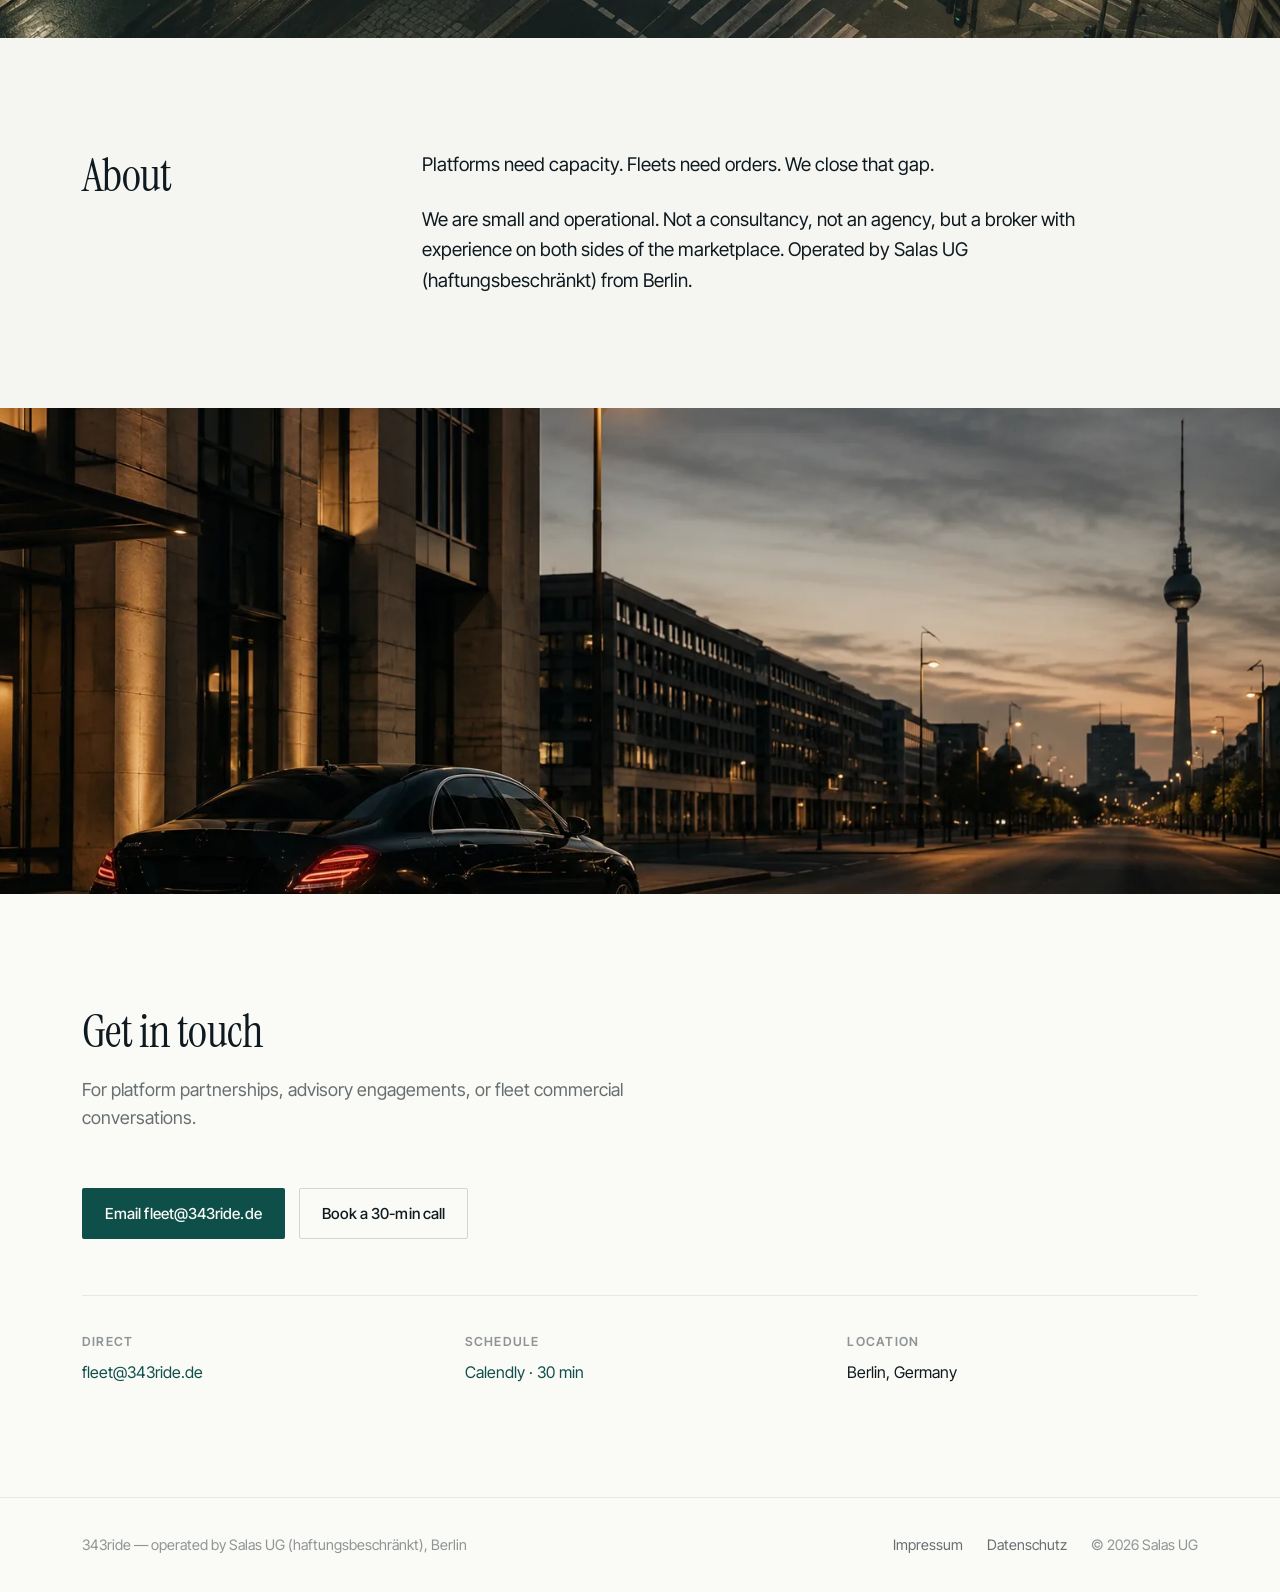
==== commit 10fda621: "v2: rebrand 343ride, simplified copy, kompetenzen detail page, mobility+logistics scope" ====
--- a/en/index.html
+++ b/en/index.html
@@ -3,9 +3,9 @@
 <head>
   <meta charset="UTF-8">
   <meta name="viewport" content="width=device-width, initial-scale=1.0">
-  <title>343rides — Berlin-based mobility brokerage across DACH</title>
-
-  <meta name="description" content="343rides — Berlin-based mobility brokerage connecting fleet capacity with platform partners across DACH. Operated by Salas UG.">
+  <title>343ride — Berlin-based mobility brokerage across DACH</title>
+
+  <meta name="description" content="343ride — Berlin-based mobility brokerage connecting fleet capacity with platform partners across DACH. Operated by Salas UG.">
   <meta name="author" content="Salas UG (haftungsbeschränkt)">
   <link rel="canonical" href="https://343ride.de/en/">
 
@@ -16,8 +16,8 @@
 
   <!-- Open Graph -->
   <meta property="og:type" content="website">
-  <meta property="og:site_name" content="343rides">
-  <meta property="og:title" content="343rides — Berlin-based mobility brokerage across DACH">
+  <meta property="og:site_name" content="343ride">
+  <meta property="og:title" content="343ride — Berlin-based mobility brokerage across DACH">
   <meta property="og:description" content="Berlin-based mobility brokerage connecting fleet capacity with platform partners across DACH. Operated by Salas UG.">
   <meta property="og:url" content="https://343ride.de/en/">
   <meta property="og:image" content="https://343ride.de/og-image.png">
@@ -26,7 +26,7 @@
 
   <!-- Twitter -->
   <meta name="twitter:card" content="summary_large_image">
-  <meta name="twitter:title" content="343rides — Berlin-based mobility brokerage across DACH">
+  <meta name="twitter:title" content="343ride — Berlin-based mobility brokerage across DACH">
   <meta name="twitter:description" content="Berlin-based mobility brokerage connecting fleet capacity with platform partners across DACH. Operated by Salas UG.">
   <meta name="twitter:image" content="https://343ride.de/og-image.png">
 
@@ -46,7 +46,7 @@
   <!-- Navigation -->
   <header class="nav" id="top">
     <div class="container nav-inner">
-      <a class="wordmark" href="#top" aria-label="343rides home">343<em>rides</em></a>
+      <a class="wordmark" href="#top" aria-label="343ride home">343<em>ride</em></a>
 
       <nav class="nav-links" aria-label="Primary">
         <a href="#what-we-do">What we do</a>
@@ -94,13 +94,12 @@
       <div class="container">
         <p class="eyebrow reveal">Mobility brokerage · Berlin · DACH</p>
         <h1 class="hero-title reveal">
-          343rides is a Berlin-based <em>mobility broker</em> connecting fleet
-          capacity with platform partners across DACH.
+          343ride connects fleets with <em>mobility and logistics platforms</em>
+          across DACH. Based in Berlin.
         </h1>
         <p class="hero-sub reveal">
-          Backed by five years of senior operational experience across European
-          ride-hailing and mobility marketplaces. Operated by Salas UG
-          (haftungsbeschränkt), Berlin.
+          Five years of experience scaling European mobility and logistics
+          platforms, from Bolt and Wolt to Amazon and Hermes.
         </p>
         <div class="hero-actions reveal">
           <a class="btn btn-primary" href="#contact">Get in touch</a>
@@ -115,11 +114,9 @@
         <div class="section-head">
           <h2 class="section-title reveal">What we do</h2>
           <p class="section-lede reveal">
-            We connect fleet operators with platform partners. Our partners bring
-            the regulated fleet capacity; we bring the commercial relationship,
-            operational discipline, and platform negotiation experience. Platforms
-            get a single accountable counterparty; fleets get sophisticated
-            commercial representation.
+            We broker between licensed fleets and mobility and logistics platforms.
+            When platforms need capacity, we find it. When fleets need volume, we
+            bring it.
           </p>
         </div>
 
@@ -128,12 +125,12 @@
             <p class="card-index">01</p>
             <h3 class="card-title">Fleet brokerage</h3>
             <p class="card-body">
-              We represent fleet capacity to mobility platforms — negotiating
-              terms, managing accountability, and ensuring operational alignment.
+              We connect mobility and logistics platforms with licensed fleets
+              across DACH. Vetting, contracts, coordination, all on our side.
             </p>
             <ul class="card-list">
               <li>Single accountable counterparty for platform partners</li>
-              <li>Commercial negotiation with mobility platforms (Uber, Bolt, Free Now, Lalamove)</li>
+              <li>Commercial negotiation with mobility and logistics platforms</li>
               <li>Multi-platform allocation strategy across fleet capacity</li>
               <li>Performance accountability and operational reporting</li>
             </ul>
@@ -143,8 +140,8 @@
             <p class="card-index">02</p>
             <h3 class="card-title">Operational advisory</h3>
             <p class="card-body">
-              Strategic operations support for mobility platforms and fleet
-              operators scaling in DACH.
+              We help mobility and logistics platforms enter markets and build
+              supply. Direct experience from Wolt, Bolt, and Bliq.
             </p>
             <ul class="card-list">
               <li>Fleet growth strategy and partner acquisition</li>
@@ -158,7 +155,8 @@
             <p class="card-index">03</p>
             <h3 class="card-title">Technical capacity</h3>
             <p class="card-body">
-              Compliance and operational technology — built through our network.
+              We build dashboards and reporting for mobility and logistics
+              operations. Driver funnel, compliance, performance, all measurable.
             </p>
             <ul class="card-list">
               <li>Fleet compliance automation through specialized technical partnerships</li>
@@ -173,8 +171,8 @@
         <figure class="broker reveal">
           <div class="broker-flow">
             <div class="broker-node">
-              <p class="broker-node-title">Platform partners</p>
-              <p class="broker-node-sub">Uber, Bolt, Free Now, Lalamove</p>
+              <p class="broker-node-title">Mobility and logistics platforms</p>
+              <p class="broker-node-sub">Passenger transport &amp; logistics</p>
             </div>
 
             <div class="broker-arrow" aria-hidden="true">
@@ -186,7 +184,7 @@
             </div>
 
             <div class="broker-node broker-node-center">
-              <p class="broker-node-title">343rides</p>
+              <p class="broker-node-title">343ride</p>
               <p class="broker-node-sub">Broker</p>
             </div>
 
@@ -199,12 +197,12 @@
             </div>
 
             <div class="broker-node">
-              <p class="broker-node-title">Fleet operators</p>
+              <p class="broker-node-title">Licensed fleet partners</p>
               <p class="broker-node-sub">Mietwagen Konzession, drivers, vehicles</p>
             </div>
           </div>
           <figcaption class="broker-caption">
-            The broker structure: 343rides handles commercial relationships;
+            The broker structure: 343ride handles commercial relationships;
             partners handle regulated operations.
           </figcaption>
         </figure>
@@ -268,6 +266,10 @@
             </ul>
           </div>
         </div>
+
+        <p class="section-more reveal">
+          <a href="capabilities.html">Learn more →</a>
+        </p>
       </div>
     </section>
 
@@ -290,7 +292,7 @@
             <h2 class="section-title reveal">Built on operational rigor.</h2>
             <p class="rigor-body reveal">
               Every engagement is monitored through dashboards and analytics
-              infrastructure — designed for transparency between platforms and
+              infrastructure, designed for transparency between platforms and
               fleet operators. We deploy operational tooling that turns broker
               activity into measurable performance.
             </p>
@@ -304,7 +306,7 @@
       <div class="container">
         <div class="section-head">
           <h2 class="section-title reveal">Selected experience</h2>
-          <p class="section-lede reveal">The operational depth behind 343rides.</p>
+          <p class="section-lede reveal">The operational depth behind 343ride.</p>
         </div>
 
         <div class="exp-list">
@@ -365,19 +367,12 @@
           <h2 class="section-title reveal">About</h2>
           <div class="about-copy">
             <p class="reveal">
-              343rides is a Berlin-based mobility brokerage operated by Salas UG
-              (haftungsbeschränkt). The company combines senior operational
-              experience across European mobility marketplaces with strategic fleet
-              partnership capacity in Berlin, serving the platform-and-fleet
-              ecosystem across DACH.
+              Platforms need capacity. Fleets need orders. We close that gap.
             </p>
             <p class="reveal">
-              343rides operates in strategic partnership with an established
-              Berlin-based fleet operator providing regulated capacity (Mietwagen
-              Konzession, vehicles, and licensed drivers). This structure combines
-              operational rigor with commercial sophistication — platforms get a
-              sophisticated counterparty; fleets get senior representation in
-              platform negotiations.
+              We are small and operational. Not a consultancy, not an agency, but a
+              broker with experience on both sides of the marketplace. Operated by
+              Salas UG (haftungsbeschränkt) from Berlin.
             </p>
           </div>
         </div>
@@ -429,7 +424,7 @@
   <!-- Footer -->
   <footer class="footer">
     <div class="container footer-inner">
-      <p class="footer-left">343rides — operated by Salas UG (haftungsbeschränkt), Berlin</p>
+      <p class="footer-left">343ride — operated by Salas UG (haftungsbeschränkt), Berlin</p>
       <nav class="footer-links" aria-label="Legal">
         <a href="../impressum.html">Impressum</a>
         <a href="../datenschutz.html">Datenschutz</a>
--- a/styles.css
+++ b/styles.css
@@ -1,5 +1,5 @@
 /* ============================================================
-   343rides — styles
+   343ride — styles
    Tokens, layout, components, responsive (breakpoint 720px)
    ============================================================ */
 
@@ -9,6 +9,7 @@
   --teal:#0F4F4A;
   --teal-deep:#0c413d;
   --coral:#E0633E;
+  --navy:#1B2A4A;
   --rule:rgba(14,26,31,.08);
   --rule-strong:rgba(14,26,31,.16);
   --ink-soft:rgba(14,26,31,.62);
@@ -198,13 +199,13 @@
   font-size:clamp(2.4rem,5.4vw,4.1rem);
   line-height:1.06;
   letter-spacing:-.015em;
-  max-width:18ch;
+  max-width:75%;
   margin-bottom:30px;
 }
 .hero-title em{font-style:italic; color:var(--teal);}
 .hero-sub{
   font-size:1.18rem; color:var(--ink-soft);
-  max-width:50ch; margin-bottom:38px;
+  max-width:60ch; margin-bottom:38px;
 }
 .hero-actions{display:flex; gap:14px; flex-wrap:wrap;}
 
@@ -248,9 +249,8 @@
 .card-list li::before{
   content:""; position:absolute; left:0; top:9px;
   width:6px; height:6px; border-radius:50%;
-  background:var(--teal);
-}
-.card-primary .card-list li::before{background:var(--coral);}
+  background:var(--navy);
+}
 
 /* ---------- Capabilities ---------- */
 .cap-grid{
@@ -274,6 +274,17 @@
   color:var(--ink);
 }
 
+/* Subtle "learn more" CTA link below a section grid */
+.section-more{
+  margin-top:40px;
+  text-align:right;
+}
+.section-more a{
+  font-size:.98rem; font-weight:500;
+  color:var(--teal); text-decoration:none;
+}
+.section-more a:hover{text-decoration:underline;}
+
 /* ---------- Operational rigor ---------- */
 .rigor-grid{
   display:grid;
@@ -441,6 +452,32 @@
 }
 .reveal.in{opacity:1; transform:none;}
 
+/* ---------- Capability detail pages ---------- */
+.cap-intro{
+  margin-top:20px;
+  font-size:1.18rem; color:var(--ink-soft);
+  max-width:64ch;
+}
+.cap-section{max-width:780px;}
+.cap-desc{
+  font-size:1.1rem; color:var(--ink-soft);
+  max-width:64ch; margin:0 0 24px;
+}
+.cap-section .card-list{margin-bottom:28px;}
+.cap-section .card-list li{font-size:1rem;}
+.callout{
+  padding:18px 20px;
+  background:rgba(15,79,74,.05);
+  border-left:2px solid var(--teal);
+  border-radius:3px;
+  font-size:1rem; color:var(--ink-soft); line-height:1.55;
+}
+.callout-label{
+  display:block;
+  font-size:.74rem; letter-spacing:.1em; text-transform:uppercase;
+  font-weight:600; color:var(--teal); margin-bottom:8px;
+}
+
 /* ---------- Legal pages ---------- */
 .legal{padding:64px 0 96px; max-width:760px;}
 .legal h1{
@@ -490,7 +527,8 @@
 
   .hero{padding:72px 0 64px;}
   .eyebrow{margin-bottom:22px;}
-  .hero-title{margin-bottom:24px;}
+  .hero-title{max-width:100%; margin-bottom:24px;}
+  .section-more{text-align:left;}
   .hero-sub{font-size:1.08rem; margin-bottom:30px;}
   .hero-actions .btn{flex:1 1 auto;}
 
